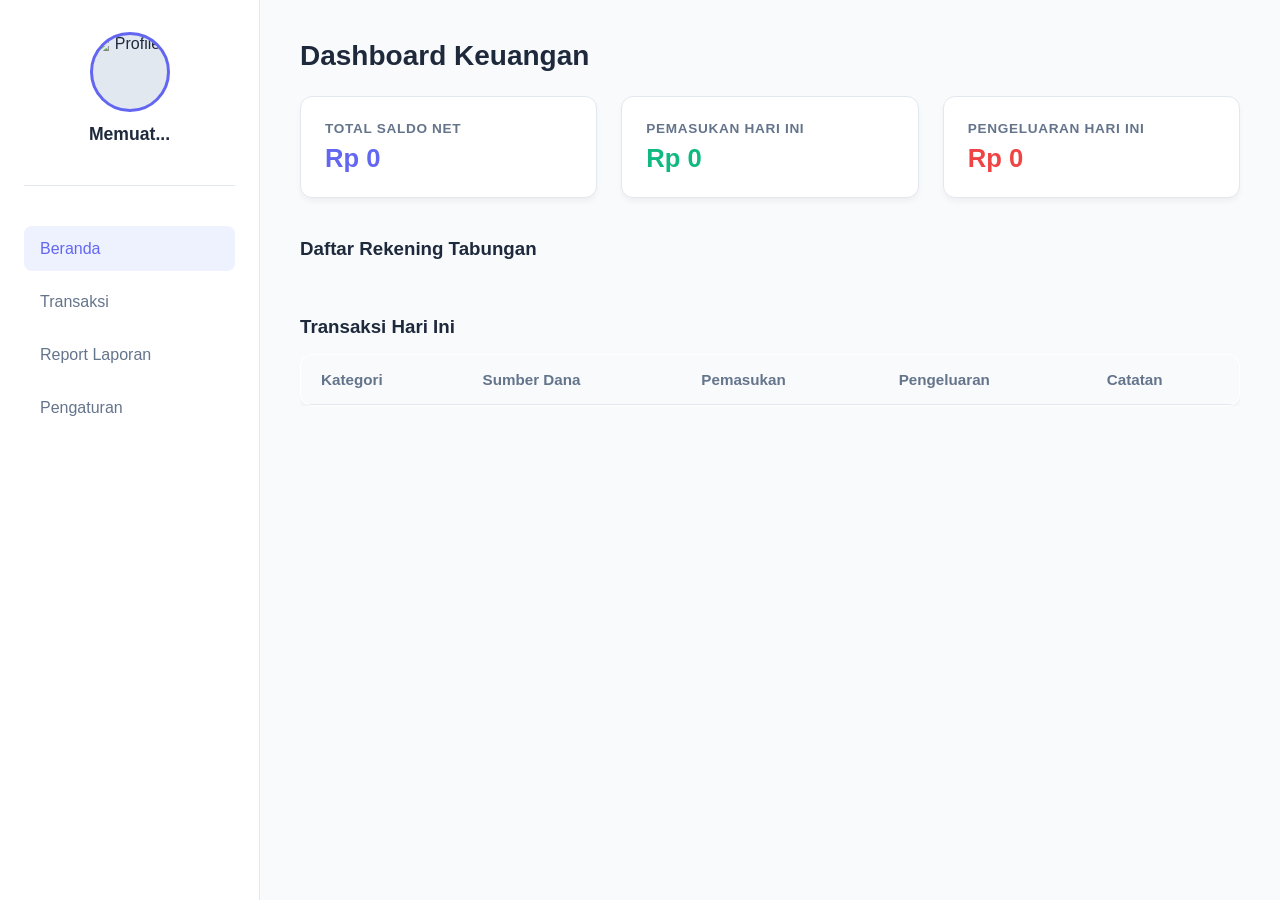
==== index.html @ 05b246ae "update icon" ====
<!DOCTYPE html>
<html lang="id">
<head>
    <meta charset="UTF-8">
    <meta name="viewport" content="width=device-width, initial-scale=1.0">
    <title>My Money Management</title>
    <link rel="stylesheet" href="style.css">
    <script src="https://cdn.jsdelivr.net/npm/xlsx@0.18.5/dist/xlsx.full.min.js"></script>
    <link rel="icon" href="Otter.jpg" type="image/jpeg">
    <link rel="manifest" href="manifest.json">
</head>
<body>

    <nav class="sidebar no-print">
        <div class="profile-section">
            <img id="user-avatar" src="https://via.placeholder.com/80" alt="Profile">
            <h3 id="user-name">Memuat...</h3>
        </div>
        <ul>
            <li><a href="#" id="menu-beranda" class="active" onclick="switchView('beranda')">Beranda</a></li>
            <li><a href="#" id="menu-transaksi" onclick="switchView('transaksi')">Transaksi</a></li>
            <li><a href="#" id="menu-report" onclick="switchView('report')">Report Laporan</a></li>
            <li><a href="#" id="menu-pengaturan" onclick="switchView('pengaturan')">Pengaturan</a></li>
        </ul>
    </nav>

    <main class="content">
        
        <section id="view-beranda" class="view-section">
            <h2>Dashboard Keuangan</h2>
            <div class="dashboard-cards">
                <div class="card total-saldo"><h3>Total Saldo Net</h3><p id="txt-saldo">Rp 0</p></div>
                <div class="card pemasukan-hari"><h3>Pemasukan Hari Ini</h3><p id="txt-in-hari">Rp 0</p></div>
                <div class="card pengeluaran-hari"><h3>Pengeluaran Hari Ini</h3><p id="txt-out-hari">Rp 0</p></div>
            </div>

            <h3>Daftar Rekening Tabungan</h3>
            <div id="list-rekening-saldo" class="dashboard-cards baki-rek-grid"></div>
            
            <h3 style="margin-top: 2rem;">Transaksi Hari Ini</h3>
            <div style="overflow-x: auto; width: 100%;">
                <table id="table-hari-ini">
                    <thead>
                        <tr>
                            <th>Kategori</th>
                            <th>Sumber Dana</th>
                            <th>Pemasukan</th>
                            <th>Pengeluaran</th>
                            <th>Catatan</th>
                        </tr>
                    </thead>
                    <tbody id="body-hari-ini"></tbody>
                </table>
            </div>
        </section>

        <section id="view-transaksi" class="view-section" style="display:none;">
            <h2 id="form-title">Input Transaksi</h2>
            <form id="form-trx" onsubmit="simpanTransaksi(event)">
                <input type="hidden" id="trx-id">
                
                <label>Jenis Transaksi</label>
                <select id="trx-jenis" onchange="renderKategoriDropdown()">
                    <option value="Pengeluaran">Pengeluaran</option>
                    <option value="Pemasukan">Pemasukan</option>
                </select>

                <label>Jumlah (Rupiah)</label>
                <input type="number" id="trx-jumlah" required min="1">

                <label>Tanggal</label>
                <input type="date" id="trx-tanggal" required>

                <label>Sumber Dana / Rekening</label>
                <select id="trx-sumber" required></select>

                <label>Kategori</label>
                <div class="input-group">
                    <select id="trx-kategori" required></select>
                    <button type="button" onclick="bukaModalKategori()">+</button>
                </div>

                <label>Catatan Detail</label>
                <textarea id="trx-catatan" placeholder="Contoh: Beli keperluan runcit harian"></textarea>

                <button type="submit" id="btn-submit-trx">Simpan Transaksi</button>
                <button type="button" id="btn-batal-trx" style="display:none; background:#64748b; margin-top:10px; width:100%" onclick="resetFormTransaksi()">Batal Edit</button>
            </form>
        </section>

        <section id="view-report" class="view-section" style="display:none;">
            <h2 class="no-print">Laporan Transaksi</h2>
            
            <div class="action-banner no-print">
                <div style="flex: 1;">
                    <h4>Opsi Penyimpanan & Laporan</h4>
                    <p>Unduh lembar kerja keuangan Anda ke Excel (.xlsx) atau simpan salinan berkas fisik dalam format PDF secara instan tanpa menghapus database.</p>
                    <div class="btn-group-wrapper" style="display: flex; gap: 0.5rem; margin-top: 0.75rem; flex-wrap: wrap;">
                        <button onclick="eksporKeExcel()" style="background-color: #16a34a; color: white;">Unduh Excel (.xlsx)</button>
                        <button onclick="eksporKePDF()" style="background-color: #0284c7; color: white;">Cetak / Simpan PDF</button>
                    </div>
                </div>
                <div class="danger-zone-box" style="border-left: 1px solid #fecdd3; padding-left: 1rem; max-width: 280px;">
                    <h5 style="color: #9f1239; margin-bottom: 0.25rem;">Pemeliharaan Data</h5>
                    <p style="font-size: 0.8rem; color: #4c0519; margin-bottom: 0.5rem;">Kosongkan riwayat pembukuan di cloud jika ingin memulai lembaran bulan baru.</p>
                    <button onclick="bersihkanSemuaDataTransaksi()" class="btn-danger-action" style="padding: 0.5rem 1rem; font-size: 0.85rem;">Reset Semua Transaksi</button>
                </div>
            </div>

            <div class="filters no-print">
                <div>
                    <label>Dari Tanggal</label>
                    <input type="date" id="filter-mulai">
                </div>
                <div>
                    <label>Sampai Tanggal</label>
                    <input type="date" id="filter-selesai">
                </div>
                <div>
                    <label>Jenis Dana</label>
                    <select id="filter-jenis" onchange="sinkronisasiFilterKategori()">
                        <option value="Semua">Semua Tipe</option>
                        <option value="Pemasukan">Hanya Pemasukan</option>
                        <option value="Pengeluaran">Hanya Pengeluaran</option>
                    </select>
                </div>
                <div>
                    <label>Kategori Spesifik</label>
                    <select id="filter-kategori"></select>
                </div>
                <button onclick="prosesFilter()" style="margin-top: auto;">Terapkan Filter</button>
            </div>

            <div id="area-cetak-laporan">
                <div class="print-only-header" style="display: none; margin-bottom: 2rem;">
                    <h1 style="font-size: 2rem; border-bottom: 2px solid #1e293b; padding-bottom: 0.5rem;">LAPORAN KEUANGAN PERSONAL</h1>
                    <p id="print-meta-date" style="color: #64748b; font-weight: 500;"></p>
                </div>

                <div class="insight-container">
                    <div class="insight-card inside-pemasukan">
                        <h5>Analisis Kategori Pemasukan</h5>
                        <p>Terbesar: <span id="in-terbesar" class="stat-high">-</span></p>
                        <p>Terkecil: <span id="in-terkecil" class="stat-low">-</span></p>
                    </div>
                    <div class="insight-card inside-pengeluaran">
                        <h5>Analisis Kategori Pengeluaran</h5>
                        <p>Terbesar (Paling Boros): <span id="out-terbesar" class="stat-high">-</span></p>
                        <p>Terkecil (Paling Hemat): <span id="out-terkecil" class="stat-low">-</span></p>
                    </div>
                </div>

                <div style="overflow-x: auto; width: 100%;">
                    <table id="table-utama-report">
                        <thead>
                            <tr>
                                <th>Tanggal</th>
                                <th>Kategori</th>
                                <th>Sumber</th>
                                <th>Pemasukan</th>
                                <th>Pengeluaran</th>
                                <th>Catatan</th>
                                <th class="no-print">Aksi</th>
                            </tr>
                        </thead>
                        <tbody id="body-table-report"></tbody>
                    </table>
                </div>
            </div>
        </section>

        <section id="view-pengaturan" class="view-section" style="display:none;">
            <h2>Pengaturan Aplikasi</h2>
            <form id="form-setting" onsubmit="simpanPengaturan(event)">
                <label>Nama Lengkap</label>
                <input type="text" id="set-nama" required>
                
                <label>URL Link Foto Profil</label>
                <input type="text" id="set-foto">

                <h3>Kelola Rekening Tabungan / Sumber Dana</h3>
                <div id="list-rekening-sistem" class="tag-container"></div>
                <div class="input-group font-rekening-inputs">
                    <input type="text" id="add-rek-nama" placeholder="Nama Rekening (cth: Tunai, Bank BCA)">
                    <input type="number" id="add-rek-saldo" placeholder="Saldo Awal (Rp)">
                    <button type="button" onclick="tambahRekeningSistem()">Tambah</button>
                </div>

                <h3>Daftar Kategori Pengeluaran</h3>
                <div id="list-kat-out" class="tag-container"></div>
                <div class="input-group">
                    <input type="text" id="add-kat-out" placeholder="Tambah kategori keluar...">
                    <button type="button" onclick="tambahKategoriSistem('out')">Tambah</button>
                </div>

                <h3>Daftar Kategori Pemasukan</h3>
                <div id="list-kat-in" class="tag-container"></div>
                <div class="input-group">
                    <input type="text" id="add-kat-in" placeholder="Tambah kategori masuk...">
                    <button type="button" onclick="tambahKategoriSistem('in')">Tambah</button>
                </div>

                <button type="submit" style="background-color: var(--success-color); margin-top: 15px;">Simpan Perubahan Profil</button>
            </form>
        </section>
    </main>

    <div id="modal-kat" class="modal" style="display:none;">
        <div class="modal-content">
            <h3>Tambah Kategori Baru</h3>
            <input type="text" id="input-modal-kat" placeholder="Nama kategori...">
            <button onclick="simpanKategoriCepat()" style="background: var(--primary-color); color:white; width:100%; margin-bottom:10px;">Simpan & Gunakan</button>
            <button onclick="tutupModalKategori()" style="background: #e2e8f0; color:var(--text-main); width:100%;">Batal</button>
        </div>
    </div>

    <script src="app.js"></script>
</body>
</html>
---- style.css ----
:root {
    --primary-color: #6366f1;
    --primary-hover: #4f46e5;
    --success-color: #10b981;
    --danger-color: #ef4444;
    --warning-color: #f59e0b;
    --bg-main: #f8fafc;
    --bg-sidebar: #ffffff;
    --text-main: #1e293b;
    --text-muted: #64748b;
    --border-color: #e2e8f0;
    --radius-md: 12px;
    --radius-sm: 8px;
    --transition: all 0.3s ease;
}

* {
    margin: 0;
    padding: 0;
    box-sizing: border-box;
    font-family: 'Segoe UI', Roboto, Helvetica, Arial, sans-serif;
}

body {
    background-color: var(--bg-main);
    color: var(--text-main);
    display: flex;
    min-height: 100vh;
}

.sidebar {
    width: 260px;
    background-color: var(--bg-sidebar);
    border-right: 1px solid var(--border-color);
    display: flex;
    flex-direction: column;
    padding: 2rem 1.5rem;
    position: fixed;
    height: 100vh;
    z-index: 100;
    transition: var(--transition);
}

.profile-section {
    display: flex;
    flex-direction: column;
    align-items: center;
    text-align: center;
    margin-bottom: 2.5rem;
    padding-bottom: 1.5rem;
    border-bottom: 1px solid var(--border-color);
}

#user-avatar {
    width: 80px;
    height: 80px;
    border-radius: 50%;
    object-fit: cover;
    border: 3px solid var(--primary-color);
    margin-bottom: 0.75rem;
    background-color: #e2e8f0;
}

.profile-section h3 {
    font-size: 1.1rem;
    color: var(--text-main);
    font-weight: 600;
}

.sidebar ul { list-style: none; }
.sidebar ul li { margin-bottom: 0.5rem; }
.sidebar ul li a {
    display: block;
    padding: 0.85rem 1rem;
    color: var(--text-muted);
    text-decoration: none;
    border-radius: var(--radius-sm);
    font-weight: 500;
    transition: var(--transition);
}

.sidebar ul li a:hover, .sidebar ul li a.active {
    background-color: #eef2ff;
    color: var(--primary-color);
}

.content {
    flex: 1;
    margin-left: 260px;
    padding: 2.5rem;
    max-width: 1200px;
    width: calc(100% - 260px);
}

.view-section h2 {
    font-size: 1.75rem;
    margin-bottom: 1.5rem;
    font-weight: 700;
    color: var(--text-main);
}

h3 { margin-bottom: 1rem; color: var(--text-main); }

.dashboard-cards {
    display: grid;
    grid-template-columns: repeat(auto-fit, minmax(240px, 1fr));
    gap: 1.5rem;
    margin-bottom: 2.5rem;
}

.baki-rek-grid {
    grid-template-columns: repeat(auto-fit, minmax(200px, 1fr)) !important;
}

.card {
    background: #ffffff;
    padding: 1.5rem;
    border-radius: var(--radius-md);
    border: 1px solid var(--border-color);
    box-shadow: 0 4px 6px -1px rgba(0, 0, 0, 0.05);
}

.card h3 {
    font-size: 0.85rem;
    color: var(--text-muted);
    text-transform: uppercase;
    letter-spacing: 0.05em;
    margin-bottom: 0.5rem;
}

.card p { font-size: 1.6rem; font-weight: 700; }
.total-saldo p { color: var(--primary-color); }
.pemasukan-hari p { color: var(--success-color); }
.pengeluaran-hari p { color: var(--danger-color); }

#list-rekening-saldo .card {
    border-left: 4px solid var(--primary-color);
    padding: 1rem 1.25rem;
}
#list-rekening-saldo .card h3 { text-transform: none; font-size: 0.9rem; }
#list-rekening-saldo .card p { font-size: 1.3rem; color: var(--text-main); }

form {
    background: #ffffff;
    padding: 2rem;
    border-radius: var(--radius-md);
    border: 1px solid var(--border-color);
    max-width: 600px;
    box-shadow: 0 4px 6px -1px rgba(0, 0, 0, 0.05);
}

form label {
    display: block;
    font-size: 0.9rem;
    font-weight: 600;
    margin-bottom: 0.5rem;
    color: var(--text-main);
}

form input[type="text"], form input[type="number"], form input[type="date"], form select, form textarea {
    width: 100%;
    padding: 0.75rem 1rem;
    margin-bottom: 1.25rem;
    border: 1px solid var(--border-color);
    border-radius: var(--radius-sm);
    background-color: #fff;
    color: var(--text-main);
    font-size: 0.95rem;
    outline: none;
    transition: var(--transition);
}

form input:focus, form select:focus, form textarea:focus {
    border-color: var(--primary-color);
    box-shadow: 0 0 0 3px rgba(99, 102, 241, 0.15);
}

.input-group { display: flex; gap: 0.5rem; margin-bottom: 1.25rem; }
.input-group select, .input-group input { margin-bottom: 0; flex: 1; }
.font-rekening-inputs input[type="number"] { max-width: 150px; }

button {
    cursor: pointer;
    padding: 0.75rem 1.5rem;
    border: none;
    border-radius: var(--radius-sm);
    font-weight: 600;
    font-size: 0.95rem;
    transition: var(--transition);
}

form button[type="submit"] { background-color: var(--primary-color); color: #ffffff; width: 100%; }
form button[type="submit"]:hover { background-color: var(--primary-hover); }
.input-group button { background-color: #f1f5f9; color: var(--text-main); border: 1px solid var(--border-color); }
.input-group button:hover { background-color: var(--border-color); }

.filters {
    display: flex;
    flex-wrap: wrap;
    gap: 1rem;
    margin-bottom: 1.5rem;
    background: #ffffff;
    padding: 1.25rem;
    border-radius: var(--radius-md);
    border: 1px solid var(--border-color);
}
.filters div { display: flex; flex-direction: column; gap: 0.25rem; }
.filters label { font-size: 0.85rem; font-weight: 600; color: var(--text-muted); }
.filters input, .filters select { padding: 0.6rem 1rem; border: 1px solid var(--border-color); border-radius: var(--radius-sm); outline: none; }
.filters button { background-color: var(--primary-color); color: white; height: fit-content; }

table {
    width: 100%;
    border-collapse: collapse;
    background: #ffffff;
    border-radius: var(--radius-md);
    overflow: hidden;
    box-shadow: 0 4px 6px -1px rgba(0, 0, 0, 0.05);
    border: 1px solid var(--border-color);
}
th, td { padding: 1rem 1.25rem; text-align: left; font-size: 0.95rem; }
th { background-color: #f8fafc; color: var(--text-muted); font-weight: 600; border-bottom: 2px solid var(--border-color); }
td { border-bottom: 1px solid var(--border-color); color: var(--text-main); }
tr:last-child td { border-bottom: none; }

.btn-edit { color: var(--warning-color); background: none; padding: 0 0.5rem; margin-right: 0.5rem;}
.btn-delete { color: var(--danger-color); background: none; padding: 0 0.5rem;}
.btn-edit:hover, .btn-delete:hover { text-decoration: underline; }

.tag-container { display: flex; flex-wrap: wrap; gap: 0.5rem; margin-bottom: 1rem; padding: 0.5rem 0; }
.tag {
    background-color: #f1f5f9; color: var(--text-main); padding: 0.4rem 0.8rem;
    border-radius: 50px; font-size: 0.85rem; font-weight: 500;
    border: 1px solid var(--border-color); display: inline-flex; align-items: center; gap: 0.5rem;
}
.tag b { color: var(--danger-color); cursor: pointer; font-size: 1.1rem; line-height: 1; }
.tag b:hover { color: #b91c1c; }

.modal {
    position: fixed; top: 0; left: 0; width: 100%; height: 100%;
    background-color: rgba(0,0,0,0.4); display: flex; justify-content: center; align-items: center;
    z-index: 1000; backdrop-filter: blur(4px);
}
.modal-content {
    background-color: #ffffff; padding: 2rem; border-radius: var(--radius-md);
    width: 90%; max-width: 400px; box-shadow: 0 20px 25px -5px rgba(0,0,0,0.1);
}

.action-banner {
    display: flex; justify-content: space-between; align-items: center;
    background: #f1f5f9; border: 1px solid var(--border-color); padding: 1.25rem;
    border-radius: var(--radius-md); margin-bottom: 1.5rem; gap: 1rem;
}
.action-banner h4 { color: var(--text-main); font-size: 1.1rem; margin-bottom: 0.25rem; }
.action-banner p { color: var(--text-muted); font-size: 0.9rem; }
.btn-danger-action { background-color: var(--danger-color); color: white; white-space: nowrap; }
.btn-danger-action:hover { background-color: #dc2626; }

.insight-container {
    display: grid; grid-template-columns: repeat(auto-fit, minmax(280px, 1fr));
    gap: 1.25rem; margin-bottom: 1.5rem;
}
.insight-card {
    padding: 1.25rem; border-radius: var(--radius-md); border: 1px solid var(--border-color); background: #ffffff;
}
.insight-card h5 { font-size: 0.95rem; margin-bottom: 0.5rem; font-weight: 700; text-transform: uppercase; letter-spacing: 0.02em; }
.insight-card p { font-size: 0.9rem; color: var(--text-main); margin-bottom: 0.25rem; font-weight: 500; }
.inside-pemasukan h5 { color: var(--success-color); }
.inside-pengeluaran h5 { color: var(--danger-color); }
.stat-high { font-weight: 700; color: #0284c7; }
.stat-low { font-weight: 700; color: #475569; }

@media (max-width: 768px) {
    body { flex-direction: column; }
    .sidebar { width: 100%; height: auto; position: relative; padding: 1rem; border-right: none; border-bottom: 1px solid var(--border-color); }
    .profile-section { flex-direction: row; margin-bottom: 1rem; padding-bottom: 1rem; text-align: left; gap: 1rem; }
    #user-avatar { width: 45px; height: 45px; margin-bottom: 0; }
    .sidebar ul { display: flex; justify-content: space-between; overflow-x: auto; gap: 0.5rem; }
    .sidebar ul li { margin-bottom: 0; flex-shrink: 0; }
    .sidebar ul li a { padding: 0.5rem 0.75rem; font-size: 0.9rem; }
    .content { margin-left: 0; width: 100%; padding: 1.5rem; }
    table { display: block; overflow-x: auto; white-space: nowrap; }
    .action-banner { flex-direction: column; align-items: flex-start; }
    .btn-danger-action { width: 100%; text-align: center; }
}

/* ==========================================================================
   ATURAN KHUSUS CETAK PDF & KERTAS (PRINT MEDIA CSS)
   ========================================================================== */
@media print {
    body { background: #ffffff; color: #000000; display: block; }
    .no-print, .no-print *, th.no-print, td.no-print { display: none !important; }
    .content { margin-left: 0 !important; padding: 0 !important; width: 100% !important; max-width: 100% !important; }
    .print-only-header { display: block !important; }
    .insight-card, table { box-shadow: none !important; border: 1px solid #94a3b8 !important; page-break-inside: avoid; }
    th { background-color: #f1f5f9 !important; color: #000000 !important; border-bottom: 2px solid #000000 !important; }
    td, th { padding: 8px 12px !important; font-size: 10pt !important; }
    @page { size: A4; margin: 15mm 12mm; }
}
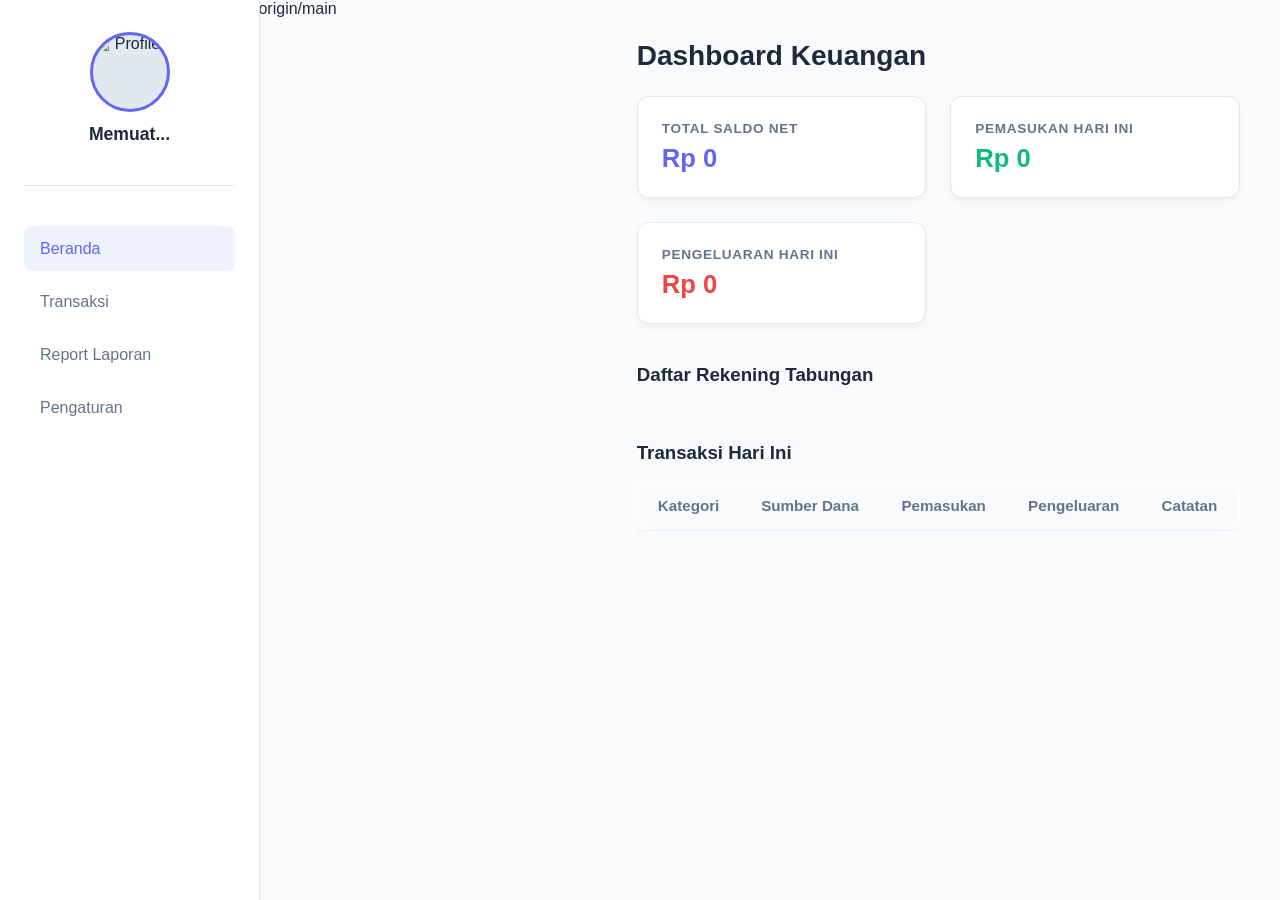
==== commit 9ab58911: "resolve merge conflict" ====
--- a/index.html
+++ b/index.html
@@ -6,8 +6,33 @@
     <title>My Money Management</title>
     <link rel="stylesheet" href="style.css">
     <script src="https://cdn.jsdelivr.net/npm/xlsx@0.18.5/dist/xlsx.full.min.js"></script>
+<<<<<<< HEAD
+    <link rel="shortcut icon" href="Otter.jpg" type="image/x-icon">
+    
+=======
     <link rel="icon" href="Otter.jpg" type="image/jpeg">
+    <link rel="apple-touch-icon" href="Otter.jpg">
+>>>>>>> origin/main
     <link rel="manifest" href="manifest.json">
+    <meta name="theme-color" content="#6366f1">
+    <meta name="apple-mobile-web-app-capable" content="yes">
+    <meta name="apple-mobile-web-app-title" content="MyMoney">
+
+    <link rel="apple-touch-icon" href="Otter.jpg">
+
+    <script>
+    if ('serviceWorker' in navigator) {
+        window.addEventListener('load', () => {
+        // Menggunakan './sw.js' agar jalurnya relatif terhadap sub-folder repositori
+        navigator.serviceWorker.register('./sw.js')
+            .then(reg => console.log('Service Worker terdaftar di sub-folder!', reg))
+            .catch(err => console.error('Service Worker gagal:', err));
+        });
+    }
+    </script>
+
+
+    
 </head>
 <body>
 
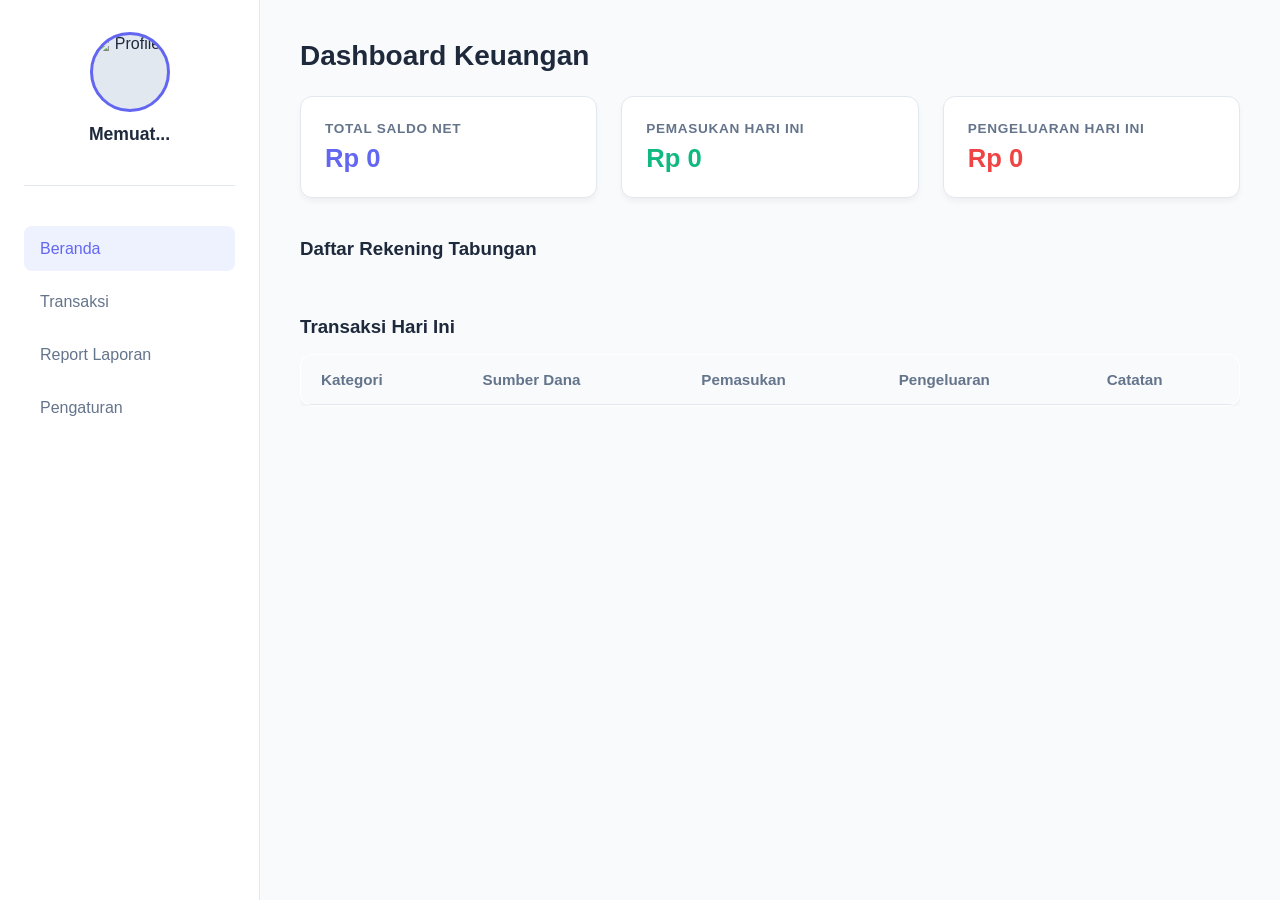
==== commit 255b47a5: "Menghilangkan tulisan merge head Origin" ====
--- a/index.html
+++ b/index.html
@@ -6,18 +6,12 @@
     <title>My Money Management</title>
     <link rel="stylesheet" href="style.css">
     <script src="https://cdn.jsdelivr.net/npm/xlsx@0.18.5/dist/xlsx.full.min.js"></script>
-<<<<<<< HEAD
-    <link rel="shortcut icon" href="Otter.jpg" type="image/x-icon">
-    
-=======
     <link rel="icon" href="Otter.jpg" type="image/jpeg">
     <link rel="apple-touch-icon" href="Otter.jpg">
->>>>>>> origin/main
     <link rel="manifest" href="manifest.json">
     <meta name="theme-color" content="#6366f1">
     <meta name="apple-mobile-web-app-capable" content="yes">
     <meta name="apple-mobile-web-app-title" content="MyMoney">
-
     <link rel="apple-touch-icon" href="Otter.jpg">
 
     <script>
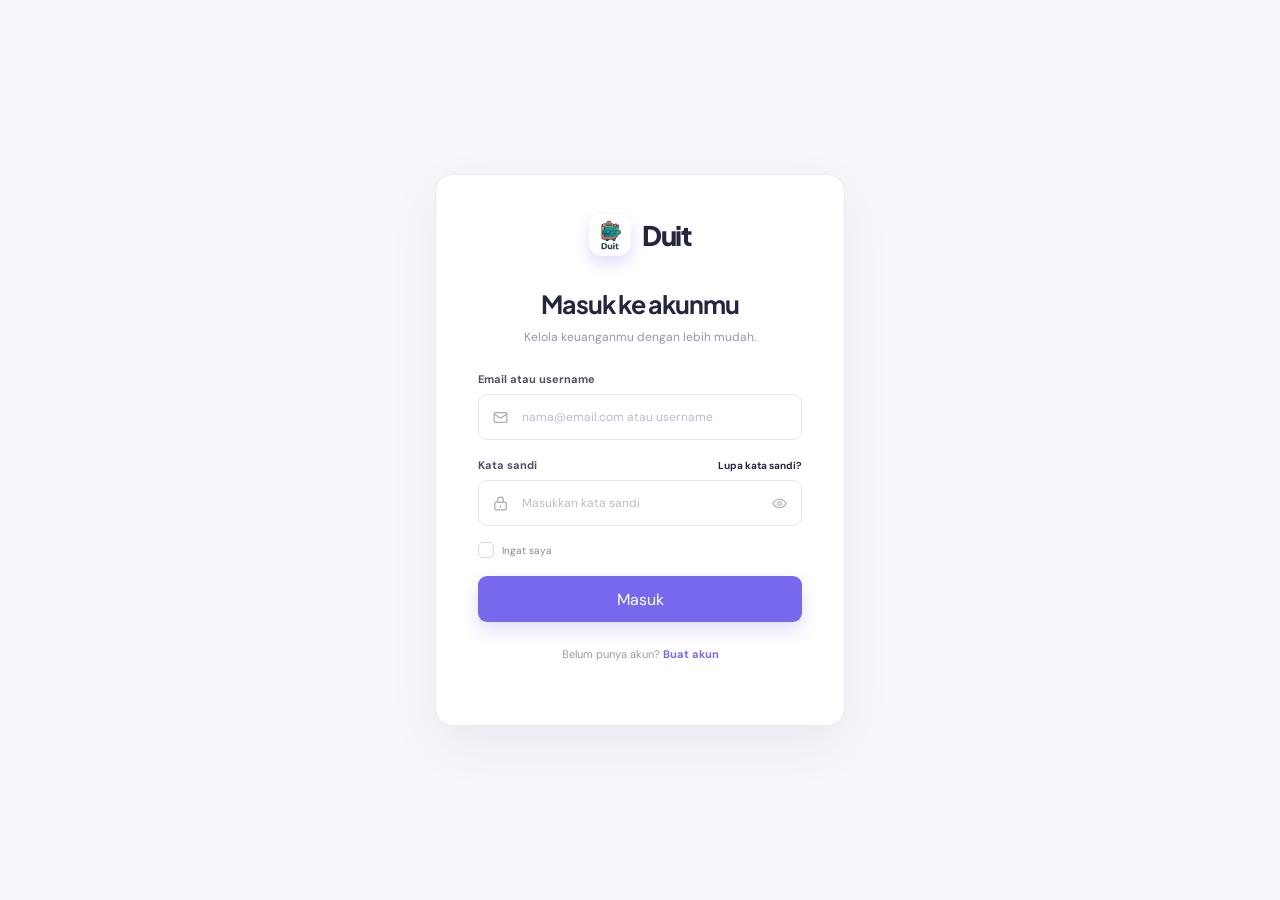
==== commit 15b423f0: "Update All Data" ====
--- a/index.html
+++ b/index.html
@@ -1,238 +1,256 @@
-<!DOCTYPE html>
-<html lang="id">
-<head>
-    <meta charset="UTF-8">
-    <meta name="viewport" content="width=device-width, initial-scale=1.0">
-    <title>My Money Management</title>
-    <link rel="stylesheet" href="style.css">
-    <script src="https://cdn.jsdelivr.net/npm/xlsx@0.18.5/dist/xlsx.full.min.js"></script>
-    <link rel="icon" href="Otter.jpg" type="image/jpeg">
-    <link rel="apple-touch-icon" href="Otter.jpg">
-    <link rel="manifest" href="manifest.json">
-    <meta name="theme-color" content="#6366f1">
-    <meta name="apple-mobile-web-app-capable" content="yes">
-    <meta name="apple-mobile-web-app-title" content="MyMoney">
-    <link rel="apple-touch-icon" href="Otter.jpg">
+<!DOCTYPE html>
+<html lang="id" class="auth-checking">
+<head>
+  <meta charset="UTF-8">
+  <meta name="viewport" content="width=device-width, initial-scale=1.0">
+  <meta name="theme-color" content="#f7f8fc">
+  <meta name="mobile-web-app-capable" content="yes">
+  <meta name="apple-mobile-web-app-capable" content="yes">
+  <meta name="apple-mobile-web-app-status-bar-style" content="default">
+  <meta name="apple-mobile-web-app-title" content="Duit">
+  <link rel="manifest" href="manifest.json">
+  <link rel="icon" type="image/png" href="icon/Duit.png">
+  <link rel="apple-touch-icon" href="icon/Duit.png">
+  <title>Duit - Manajemen Keuangan Pribadi</title>
+  <link rel="preconnect" href="https://fonts.googleapis.com">
+  <link rel="preconnect" href="https://fonts.gstatic.com" crossorigin>
+  <link href="https://fonts.googleapis.com/css2?family=DM+Sans:wght@400;500;600;700&family=Plus+Jakarta+Sans:wght@600;700;800&display=swap" rel="stylesheet">
+  <link rel="stylesheet" href="css/style.css">
+  <script src="js/auth.js"></script>
+  <script src="js/auth-guard.js"></script>
+</head>
+<body>
+  <!-- SVG icon definitions keep the interface lightweight and dependency-free. -->
+  <svg class="icon-sprite" aria-hidden="true">
+    <defs>
+      <symbol id="icon-grid" viewBox="0 0 24 24"><rect x="3" y="3" width="7" height="7" rx="1.5"></rect><rect x="14" y="3" width="7" height="7" rx="1.5"></rect><rect x="3" y="14" width="7" height="7" rx="1.5"></rect><rect x="14" y="14" width="7" height="7" rx="1.5"></rect></symbol>
+      <symbol id="icon-arrow-down" viewBox="0 0 24 24"><path d="M12 4v15M6.5 13.5 12 19l5.5-5.5"></path></symbol>
+      <symbol id="icon-arrow-up" viewBox="0 0 24 24"><path d="M12 20V5M6.5 10.5 12 5l5.5 5.5"></path></symbol>
+      <symbol id="icon-wallet" viewBox="0 0 24 24"><path d="M4 6.5A2.5 2.5 0 0 1 6.5 4H19a1 1 0 0 1 1 1v14a1 1 0 0 1-1 1H6.5A2.5 2.5 0 0 1 4 17.5v-11Z"></path><path d="M4 7h14.5A1.5 1.5 0 0 1 20 8.5V11h-4a2 2 0 0 0 0 4h4v1.5"></path><path d="M16 13h.01"></path></symbol>
+      <symbol id="icon-bank" viewBox="0 0 24 24"><path d="m3 9 9-5 9 5H3Z"></path><path d="M5 10v8M9 10v8M15 10v8M19 10v8M3 20h18"></path></symbol>
+      <symbol id="icon-ewallet" viewBox="0 0 24 24"><rect x="6" y="3" width="12" height="18" rx="2"></rect><path d="M9 6h6M10 18h4"></path></symbol>
+      <symbol id="icon-cash" viewBox="0 0 24 24"><rect x="3" y="6" width="18" height="12" rx="2"></rect><circle cx="12" cy="12" r="3"></circle><path d="M6 9h.01M18 15h.01"></path></symbol>
+      <symbol id="icon-investment" viewBox="0 0 24 24"><path d="M4 19V5M4 19h17"></path><path d="m7 15 4-4 3 2 5-6"></path></symbol>
+      <symbol id="icon-transfer" viewBox="0 0 24 24"><path d="m7 7-3 3 3 3M4 10h13a3 3 0 0 1 3 3v1M17 17l3-3-3-3M20 14H7a3 3 0 0 1-3-3v-1"></path></symbol>
+      <symbol id="icon-hand-coins" viewBox="0 0 24 24"><path d="M3 12h4l3 3h4.5a2.5 2.5 0 0 0 0-5H12l-1.5-1.5A3 3 0 0 0 8.4 7H7"></path><path d="m3 12 2 7h11l5-6a2.5 2.5 0 0 0-3.5-3.5L14 13"></path><circle cx="16.5" cy="5.5" r="2.5"></circle></symbol>
+      <symbol id="icon-piggy" viewBox="0 0 24 24"><path d="M19 9.5A6.5 6.5 0 0 0 13 6H9.5a6.5 6.5 0 0 0-6.1 8.7l1 2.3H6v3h3v-3h5v3h3v-3h1.5A3.5 3.5 0 0 0 22 13.5V12a3 3 0 0 0-3-3h0Z"></path><path d="M7 6 5.5 3M15 6l2-2M18 12h.01M8.5 10.5h.01"></path></symbol>
+      <symbol id="icon-settings" viewBox="0 0 24 24"><path d="M12 8.5a3.5 3.5 0 1 0 0 7 3.5 3.5 0 0 0 0-7Z"></path><path d="m19.4 15 .1.1a2 2 0 1 1-2.8 2.8l-.1-.1a2 2 0 0 0-3.4 1.4v.3a2 2 0 1 1-4 0v-.1A2 2 0 0 0 6 18l-.1.1a2 2 0 1 1-2.8-2.8l.1-.1a2 2 0 0 0-1.4-3.4h-.3a2 2 0 1 1 0-4h.1A2 2 0 0 0 3.2 4.4l-.1-.1a2 2 0 1 1 2.8-2.8l.1.1a2 2 0 0 0 3.4-1.4V0a2 2 0 1 1 4 0v.1a2 2 0 0 0 3.4 1.4l.1-.1a2 2 0 1 1 2.8 2.8l-.1.1a2 2 0 0 0 1.4 3.4h.3a2 2 0 1 1 0 4h-.1a2 2 0 0 0-1.8 3.3Z" transform="translate(0 2) scale(.83)"></path></symbol>
+      <symbol id="icon-refresh" viewBox="0 0 24 24"><path d="M20 11a8 8 0 0 0-14.8-4L3 9"></path><path d="M3 4v5h5M4 13a8 8 0 0 0 14.8 4L21 15"></path><path d="M21 20v-5h-5"></path></symbol>
+      <symbol id="icon-edit" viewBox="0 0 24 24"><path d="m4 16-.8 4.8L8 20l11.5-11.5a2.1 2.1 0 0 0-3-3L5 17Z"></path><path d="m14.5 7.5 2 2"></path></symbol>
+      <symbol id="icon-trash" viewBox="0 0 24 24"><path d="M4 7h16M10 11v6M14 11v6M6 7l1 14h10l1-14M9 7V4h6v3"></path></symbol>
+      <symbol id="icon-menu" viewBox="0 0 24 24"><path d="M4 6h16M4 12h16M4 18h16"></path></symbol>
+      <symbol id="icon-close" viewBox="0 0 24 24"><path d="m6 6 12 12M18 6 6 18"></path></symbol>
+      <symbol id="icon-logout" viewBox="0 0 24 24"><path d="M10 5H5a2 2 0 0 0-2 2v10a2 2 0 0 0 2 2h5"></path><path d="m14 8 4 4-4 4M9 12h9"></path></symbol>
+      <symbol id="icon-plus" viewBox="0 0 24 24"><path d="M12 5v14M5 12h14"></path></symbol>
+      <symbol id="icon-more" viewBox="0 0 24 24"><circle cx="5" cy="12" r="1"></circle><circle cx="12" cy="12" r="1"></circle><circle cx="19" cy="12" r="1"></circle></symbol>
+      <symbol id="icon-calendar" viewBox="0 0 24 24"><rect x="3" y="5" width="18" height="16" rx="2"></rect><path d="M16 3v4M8 3v4M3 10h18"></path></symbol>
+      <symbol id="icon-search" viewBox="0 0 24 24"><circle cx="10.8" cy="10.8" r="6.8"></circle><path d="m16 16 5 5"></path></symbol>
+      <symbol id="icon-coffee" viewBox="0 0 24 24"><path d="M5 8h12v5.5A5.5 5.5 0 0 1 11.5 19h-1A5.5 5.5 0 0 1 5 13.5V8ZM17 10h1.5a2.5 2.5 0 0 1 0 5H17M8 4c0 1 1 1 1 2M12 4c0 1 1 1 1 2M4 21h15"></path></symbol>
+      <symbol id="icon-cart" viewBox="0 0 24 24"><path d="M3 4h2l2.2 11h10.9L21 7H6"></path><circle cx="9" cy="19.5" r="1.5"></circle><circle cx="17" cy="19.5" r="1.5"></circle></symbol>
+      <symbol id="icon-home" viewBox="0 0 24 24"><path d="m3 10 9-7 9 7v10a1 1 0 0 1-1 1H4a1 1 0 0 1-1-1V10Z"></path><path d="M9 21v-7h6v7"></path></symbol>
+    </defs>
+  </svg>
+
+  <div class="app-shell">
+    <aside class="sidebar" id="sidebar" aria-label="Navigasi utama">
+      <div class="brand">
+        <img class="brand-logo" src="icon/Duit.png" alt="Duit">
+        <span class="brand-name">Duit</span>
+      </div>
+
+      <p class="nav-label">Menu utama</p>
+      <nav class="main-nav">
+        <a href="#dasbor" class="nav-item"><svg><use href="#icon-grid"></use></svg><span>Dasbor</span></a>
+        <a href="#transaksi" class="nav-item active" aria-current="page"><svg><use href="#icon-transfer"></use></svg><span>Transaksi</span></a>
+        <a href="#transfer" class="nav-item"><svg><use href="#icon-transfer"></use></svg><span>Transfer</span></a>
+        <a href="#utang" class="nav-item"><svg><use href="#icon-hand-coins"></use></svg><span>Utang</span></a>
+        <a href="#tabungan" class="nav-item"><svg><use href="#icon-piggy"></use></svg><span>Tabungan</span></a>
+        <a href="#dompet" class="nav-item"><svg><use href="#icon-wallet"></use></svg><span>Dompet/Akun</span></a>
+        <a href="#kategori" class="nav-item"><svg><use href="#icon-grid"></use></svg><span>Kategori</span></a>
+        <a href="#laporan" class="nav-item"><svg><use href="#icon-calendar"></use></svg><span>Laporan</span></a>
+      </nav>
+
+      <div class="sidebar-bottom">
+        <button type="button" class="nav-item logout-button" id="logoutButton"><svg><use href="#icon-logout"></use></svg><span>Keluar</span></button>
+      </div>
+    </aside>
+
+    <div class="sidebar-overlay" id="sidebarOverlay"></div>
+
+    <main class="main-content">
+      <header class="topbar">
+        <button class="menu-toggle icon-button" id="menuToggle" aria-label="Buka menu" aria-expanded="false"><svg><use href="#icon-menu"></use></svg></button>
+        <div class="breadcrumb"><strong>Dasbor</strong></div>
+        <div class="topbar-actions">
+          <button class="refresh-status refresh-button" id="refreshDataButton" aria-label="Perbarui data" title="Perbarui data"><span class="last-updated-label" id="lastUpdatedLabel">Belum diperbarui</span><svg aria-hidden="true"><use href="#icon-refresh"></use></svg></button>
+          <div class="topbar-profile-menu" id="topbarProfileMenu">
+            <button type="button" class="topbar-avatar avatar" id="profileMenuToggle" aria-label="Buka menu profil" aria-haspopup="true" aria-expanded="false" aria-controls="profileMenu">AR</button>
+            <div class="profile-dropdown" id="profileMenu" role="menu" hidden>
+              <a class="profile-dropdown-item" href="#profile" role="menuitem">Profil</a>
+              <button type="button" class="profile-dropdown-item logout-button" id="topbarLogoutButton" role="menuitem">Keluar</button>
+            </div>
+          </div>
+        </div>
+      </header>
+
+            <div class="page-content" id="pemasukan">
+        <section class="welcome-row income-welcome">
+          <div><p class="eyebrow">Catatan keuanganmu</p><h1 id="financeHeading">Pemasukan</h1><p class="muted" id="financeDescription">Daftar pemasukan yang tercatat pada akunmu.</p></div>
+          <button class="primary-button" id="addFinance"><svg><use href="#icon-plus"></use></svg> Tambah data</button>
+        </section>
+
+        <section class="overview-grid income-overview" aria-label="Ringkasan pemasukan">
+          <article class="balance-card income-total-card">
+            <div class="card-heading"><span id="financeSummaryLabel">Total pemasukan</span></div>
+            <div class="balance-value" id="financeTotal">Rp 0</div>
+            <div class="balance-meta"><span id="financeCount">0 data</span></div>
+          </article>
+        </section>
+
+        <section class="panel income-panel">
+          <div class="panel-heading"><div><h2 id="financeListHeading">Daftar pemasukan</h2><p class="muted" id="financeSourceLabel">Memuat data dari spreadsheet...</p></div></div>
+          <div class="income-table-wrap">
+            <table class="income-table">
+              <thead><tr><th id="financeTitleHeader">Sumber pemasukan</th><th id="financeSubtitleHeader">Kategori</th><th>Tanggal</th><th class="amount-column">Jumlah</th></tr></thead>
+              <tbody id="financeList"><tr><td colspan="4" class="income-empty">Memuat data...</td></tr></tbody>
+            </table>
+          </div>
+        </section>
+      </div>
+    </main>
+  </div>
+  <div class="modal-backdrop" id="accountModal" hidden>
+    <section class="data-modal" role="dialog" aria-modal="true" aria-labelledby="accountModalTitle">
+      <div class="data-modal-header"><div><p class="eyebrow">Dompet</p><h2 id="accountModalTitle">Tambah akun</h2></div><button type="button" class="modal-close" id="closeAccountModal" aria-label="Tutup">&times;</button></div>
+      <form id="accountForm" class="data-form">
+        <label>Nama akun<input name="name" type="text" placeholder="Contoh: Dompet utama" required maxlength="100"></label>
+        <label>Tipe akun<select name="type" required><option value="cash">Cash</option><option value="bank">Bank</option><option value="ewallet">E-wallet</option><option value="investment">Investment</option></select></label>
+        <label>Saldo awal <span class="optional-label">(opsional)</span><input name="balance" type="number" min="0" step="1" placeholder="0"></label>
+        <div class="data-form-actions"><button type="button" class="secondary-button" id="cancelAccountModal">Batal</button><button type="submit" class="primary-button" id="accountSubmitButton">Simpan akun</button></div>
+      </form>
+    </section>
+  </div>
+  <div class="modal-backdrop" id="categoryModal" hidden>
+    <section class="data-modal" role="dialog" aria-modal="true" aria-labelledby="categoryModalTitle">
+      <div class="data-modal-header"><div><p class="eyebrow">Kategori</p><h2 id="categoryModalTitle">Tambah kategori</h2></div><button type="button" class="modal-close" id="closeCategoryModal" aria-label="Tutup">&times;</button></div>
+      <form id="categoryForm" class="data-form">
+        <label>Nama kategori<input name="name" type="text" placeholder="Contoh: Makan" required maxlength="100"></label>
+        <label>Tipe kategori<select name="type" required><option value="income">Pemasukan</option><option value="expense">Pengeluaran</option></select></label>
+        <div class="data-form-actions"><button type="button" class="secondary-button" id="cancelCategoryModal">Batal</button><button type="submit" class="primary-button" id="categorySubmitButton">Simpan kategori</button></div>
+      </form>
+    </section>
+  </div>
+  <div class="modal-backdrop" id="transactionModal" hidden>
+    <section class="data-modal" role="dialog" aria-modal="true" aria-labelledby="transactionModalTitle">
+      <div class="data-modal-header"><div><p class="eyebrow">Transaksi</p><h2 id="transactionModalTitle">Tambah transaksi</h2></div><button type="button" class="modal-close" id="closeTransactionModal" aria-label="Tutup">&times;</button></div>
+      <form id="transactionForm" class="data-form">
+        <label>Dompet/Akun<select name="account_id" id="transactionAccount" required></select></label>
+        <label>Tanggal<input name="date" type="date" required></label>
+        <label>Jam<input name="time" type="time" required></label>
+        <label>Tipe<select name="type" required><option value="income">Pemasukan</option><option value="expense">Pengeluaran</option></select></label>
+        <label>Kategori<select name="category_id" id="transactionCategory"><option value="">Tanpa kategori</option></select></label>
+        <label>Jumlah<input name="amount" type="number" min="0" step="1" placeholder="0" required></label>
+        <label>Catatan<textarea name="note" rows="3" maxlength="300" placeholder="Catatan transaksi (opsional)"></textarea></label>
+        <div class="data-form-actions"><button type="button" class="secondary-button" id="cancelTransactionModal">Batal</button><button type="submit" class="primary-button" id="transactionSubmitButton">Simpan transaksi</button></div>
+      </form>
+    </section>
+  </div>
+  <div class="modal-backdrop" id="transactionDeleteModal" hidden>
+    <section class="data-modal confirmation-modal" role="dialog" aria-modal="true" aria-labelledby="transactionDeleteTitle">
+      <div class="data-modal-header"><div><p class="eyebrow">Konfirmasi</p><h2 id="transactionDeleteTitle">Hapus transaksi?</h2></div><button type="button" class="modal-close" id="closeTransactionDeleteModal" aria-label="Tutup">&times;</button></div>
+      <p class="confirmation-message" id="transactionDeleteMessage">Transaksi akan ditandai sebagai deleted dan disembunyikan dari daftar.</p>
+      <div class="data-form-actions"><button type="button" class="secondary-button" id="cancelTransactionDeleteModal">Batal</button><button type="button" class="danger-button" id="confirmTransactionDelete">Hapus transaksi</button></div>
+    </section>
+  </div>
+  <div class="modal-backdrop" id="transferDeleteModal" hidden>
+    <section class="data-modal confirmation-modal" role="dialog" aria-modal="true" aria-labelledby="transferDeleteTitle">
+      <div class="data-modal-header"><div><p class="eyebrow">Konfirmasi</p><h2 id="transferDeleteTitle">Hapus transfer?</h2></div><button type="button" class="modal-close" id="closeTransferDeleteModal" aria-label="Tutup">&times;</button></div>
+      <p class="confirmation-message" id="transferDeleteMessage">Transfer akan ditandai sebagai deleted dan disembunyikan dari riwayat.</p>
+      <div class="data-form-actions"><button type="button" class="secondary-button" id="cancelTransferDeleteModal">Batal</button><button type="button" class="danger-button" id="confirmTransferDelete">Hapus transfer</button></div>
+    </section>
+  </div>
+  <div class="modal-backdrop" id="accountDeleteModal" hidden>
+    <section class="data-modal confirmation-modal" role="dialog" aria-modal="true" aria-labelledby="accountDeleteTitle">
+      <div class="data-modal-header"><div><p class="eyebrow">Konfirmasi</p><h2 id="accountDeleteTitle">Hapus akun?</h2></div><button type="button" class="modal-close" id="closeAccountDeleteModal" aria-label="Tutup">&times;</button></div>
+      <p class="confirmation-message" id="accountDeleteMessage">Akun akan dihapus dari data lokal.</p>
+      <div class="data-form-actions"><button type="button" class="secondary-button" id="cancelAccountDeleteModal">Batal</button><button type="button" class="danger-button" id="confirmAccountDelete">Hapus akun</button></div>
+    </section>
+  </div>
+  <div class="modal-backdrop" id="debtModal" hidden>
+    <section class="data-modal" role="dialog" aria-modal="true" aria-labelledby="debtModalTitle">
+      <div class="data-modal-header"><div><p class="eyebrow">Utang</p><h2 id="debtModalTitle">Tambah Item</h2></div><button type="button" class="modal-close" id="closeDebtModal" aria-label="Tutup">&times;</button></div>
+      <form id="debtForm" class="data-form">
+        <label>Nama orang<input name="person_name" type="text" placeholder="Nama orang" required></label>
+        <label>Tipe<select name="type" required><option value="pinjam">Pinjam</option><option value="meminjamkan">Meminjamkan</option></select></label>
+        <label>Jumlah<input name="total_amount" type="number" min="0" step="1" placeholder="0" required></label>
+        <label>Sisa<input name="remaining_amount" type="number" min="0" step="1" placeholder="0" required></label>
+        <label>Tenggang waktu<input name="due_date" type="date" required></label>
+        <div class="data-form-actions"><button type="button" class="secondary-button" id="cancelDebtModal">Batal</button><button type="submit" class="primary-button" id="debtSubmitButton">Simpan</button></div>
+      </form>
+    </section>
+  </div>
+  <div class="modal-backdrop" id="debtDeleteModal" hidden>
+    <section class="data-modal confirmation-modal" role="dialog" aria-modal="true" aria-labelledby="debtDeleteTitle">
+      <div class="data-modal-header"><div><p class="eyebrow">Konfirmasi</p><h2 id="debtDeleteTitle">Hapus item utang?</h2></div><button type="button" class="modal-close" id="closeDebtDeleteModal" aria-label="Tutup">&times;</button></div>
+      <p class="confirmation-message" id="debtDeleteMessage">Item utang akan ditandai sebagai deleted dan disembunyikan dari daftar.</p>
+      <div class="data-form-actions"><button type="button" class="secondary-button" id="cancelDebtDeleteModal">Batal</button><button type="button" class="danger-button" id="confirmDebtDelete">Hapus item</button></div>
+    </section>
+  </div>
+  <div class="modal-backdrop" id="debtPaymentDeleteModal" hidden>
+    <section class="data-modal confirmation-modal" role="dialog" aria-modal="true" aria-labelledby="debtPaymentDeleteTitle">
+      <div class="data-modal-header"><div><p class="eyebrow">Konfirmasi</p><h2 id="debtPaymentDeleteTitle">Hapus pembayaran?</h2></div><button type="button" class="modal-close" id="closeDebtPaymentDeleteModal" aria-label="Tutup">&times;</button></div>
+      <p class="confirmation-message" id="debtPaymentDeleteMessage">Pembayaran akan ditandai sebagai deleted dan disembunyikan dari riwayat.</p>
+      <div class="data-form-actions"><button type="button" class="secondary-button" id="cancelDebtPaymentDeleteModal">Batal</button><button type="button" class="danger-button" id="confirmDebtPaymentDelete">Hapus pembayaran</button></div>
+    </section>
+  </div>
+  <div class="modal-backdrop" id="savingModal" hidden>
+    <section class="data-modal" role="dialog" aria-modal="true" aria-labelledby="savingModalTitle">
+      <div class="data-modal-header"><div><p class="eyebrow">Tabungan</p><h2 id="savingModalTitle">Tambah Target</h2></div><button type="button" class="modal-close" id="closeSavingModal" aria-label="Tutup">&times;</button></div>
+      <form id="savingForm" class="data-form">
+        <label>Saving goals<input name="name" type="text" placeholder="Nama target tabungan" required maxlength="100"></label>
+        <label>Target amount<input name="target_amount" type="number" min="1" step="1" placeholder="0" required></label>
+        <label>Current amount<input name="current_amount" type="number" min="0" step="1" placeholder="0" required></label>
+        <label>Target date<input name="target_date" type="date" required></label>
+        <div class="data-form-actions"><button type="button" class="secondary-button" id="cancelSavingModal">Batal</button><button type="submit" class="primary-button" id="savingSubmitButton">Simpan target</button></div>
+      </form>
+    </section>
+  </div>
+  <div class="modal-backdrop" id="savingDeleteModal" hidden>
+    <section class="data-modal confirmation-modal" role="dialog" aria-modal="true" aria-labelledby="savingDeleteTitle">
+      <div class="data-modal-header"><div><p class="eyebrow">Konfirmasi</p><h2 id="savingDeleteTitle">Hapus target?</h2></div><button type="button" class="modal-close" id="closeSavingDeleteModal" aria-label="Tutup">&times;</button></div>
+      <p class="confirmation-message" id="savingDeleteMessage">Target tabungan akan ditandai sebagai deleted dan disembunyikan dari daftar.</p>
+      <div class="data-form-actions"><button type="button" class="secondary-button" id="cancelSavingDeleteModal">Batal</button><button type="button" class="danger-button" id="confirmSavingDelete">Hapus target</button></div>
+    </section>
+  </div>
+  <div class="modal-backdrop" id="savingDepositDeleteModal" hidden>
+    <section class="data-modal confirmation-modal" role="dialog" aria-modal="true" aria-labelledby="savingDepositDeleteTitle">
+      <div class="data-modal-header"><div><p class="eyebrow">Konfirmasi</p><h2 id="savingDepositDeleteTitle">Hapus setoran?</h2></div><button type="button" class="modal-close" id="closeSavingDepositDeleteModal" aria-label="Tutup">&times;</button></div>
+      <p class="confirmation-message" id="savingDepositDeleteMessage">Setoran akan ditandai sebagai deleted dan disembunyikan dari riwayat.</p>
+      <div class="data-form-actions"><button type="button" class="secondary-button" id="cancelSavingDepositDeleteModal">Batal</button><button type="button" class="danger-button" id="confirmSavingDepositDelete">Hapus setoran</button></div>
+    </section>
+  </div>
+  <div class="modal-backdrop" id="dashboardWalletModal" hidden>
+    <section class="data-modal dashboard-wallet-modal" role="dialog" aria-modal="true" aria-labelledby="dashboardWalletModalTitle">
+      <div class="data-modal-header"><div><p class="eyebrow" id="dashboardWalletModalEyebrow">Total Saldo</p><h2 id="dashboardWalletModalTitle">Daftar dompet</h2></div><button type="button" class="modal-close" id="closeDashboardWalletModal" aria-label="Tutup">&times;</button></div>
+      <div class="dashboard-wallet-selection" id="dashboardWalletSelection" hidden>
+        <button type="button" class="dashboard-wallet-back" id="dashboardWalletBack" aria-label="Kembali ke daftar dompet" title="Kembali ke daftar dompet"><svg><use href="#icon-arrow-up"></use></svg></button>
+        <div id="dashboardWalletSelected"></div>
+      </div>
+      <div id="dashboardWalletList" class="dashboard-wallet-list"></div>
+      <div id="dashboardWalletTransactions" class="dashboard-wallet-transactions" hidden></div>
+    </section>
+  </div>
+  <div class="modal-backdrop" id="dashboardBreakdownModal" hidden>
+    <section class="data-modal dashboard-breakdown-modal" role="dialog" aria-modal="true" aria-labelledby="dashboardBreakdownModalTitle">
+      <div class="data-modal-header"><div><p class="eyebrow" id="dashboardBreakdownModalEyebrow">Rincian transaksi</p><h2 id="dashboardBreakdownModalTitle">Pemasukan</h2></div><button type="button" class="modal-close" id="closeDashboardBreakdownModal" aria-label="Tutup">&times;</button></div>
+      <div class="dashboard-breakdown-overview"><div id="dashboardBreakdownChart" class="dashboard-breakdown-chart"></div><div id="dashboardBreakdownLegend" class="dashboard-breakdown-legend"></div></div>
+      <section class="dashboard-breakdown-list-section"><h3>Daftar transaksi</h3><div id="dashboardBreakdownTransactions" class="dashboard-breakdown-transactions"></div></section>
+    </section>
+  </div>
+  <div class="toast" id="toast" role="status">Transaksi baru siap ditambahkan</div>
+  <script src="js/script.js"></script>
+  <script src="js/finance-page.js"></script>
+  <script src="js/pwa.js"></script>
+</body>
+</html>
 
-    <script>
-    if ('serviceWorker' in navigator) {
-        window.addEventListener('load', () => {
-        // Menggunakan './sw.js' agar jalurnya relatif terhadap sub-folder repositori
-        navigator.serviceWorker.register('./sw.js')
-            .then(reg => console.log('Service Worker terdaftar di sub-folder!', reg))
-            .catch(err => console.error('Service Worker gagal:', err));
-        });
-    }
-    </script>
-
-
-    
-</head>
-<body>
-
-    <nav class="sidebar no-print">
-        <div class="profile-section">
-            <img id="user-avatar" src="https://via.placeholder.com/80" alt="Profile">
-            <h3 id="user-name">Memuat...</h3>
-        </div>
-        <ul>
-            <li><a href="#" id="menu-beranda" class="active" onclick="switchView('beranda')">Beranda</a></li>
-            <li><a href="#" id="menu-transaksi" onclick="switchView('transaksi')">Transaksi</a></li>
-            <li><a href="#" id="menu-report" onclick="switchView('report')">Report Laporan</a></li>
-            <li><a href="#" id="menu-pengaturan" onclick="switchView('pengaturan')">Pengaturan</a></li>
-        </ul>
-    </nav>
-
-    <main class="content">
-        
-        <section id="view-beranda" class="view-section">
-            <h2>Dashboard Keuangan</h2>
-            <div class="dashboard-cards">
-                <div class="card total-saldo"><h3>Total Saldo Net</h3><p id="txt-saldo">Rp 0</p></div>
-                <div class="card pemasukan-hari"><h3>Pemasukan Hari Ini</h3><p id="txt-in-hari">Rp 0</p></div>
-                <div class="card pengeluaran-hari"><h3>Pengeluaran Hari Ini</h3><p id="txt-out-hari">Rp 0</p></div>
-            </div>
-
-            <h3>Daftar Rekening Tabungan</h3>
-            <div id="list-rekening-saldo" class="dashboard-cards baki-rek-grid"></div>
-            
-            <h3 style="margin-top: 2rem;">Transaksi Hari Ini</h3>
-            <div style="overflow-x: auto; width: 100%;">
-                <table id="table-hari-ini">
-                    <thead>
-                        <tr>
-                            <th>Kategori</th>
-                            <th>Sumber Dana</th>
-                            <th>Pemasukan</th>
-                            <th>Pengeluaran</th>
-                            <th>Catatan</th>
-                        </tr>
-                    </thead>
-                    <tbody id="body-hari-ini"></tbody>
-                </table>
-            </div>
-        </section>
-
-        <section id="view-transaksi" class="view-section" style="display:none;">
-            <h2 id="form-title">Input Transaksi</h2>
-            <form id="form-trx" onsubmit="simpanTransaksi(event)">
-                <input type="hidden" id="trx-id">
-                
-                <label>Jenis Transaksi</label>
-                <select id="trx-jenis" onchange="renderKategoriDropdown()">
-                    <option value="Pengeluaran">Pengeluaran</option>
-                    <option value="Pemasukan">Pemasukan</option>
-                </select>
-
-                <label>Jumlah (Rupiah)</label>
-                <input type="number" id="trx-jumlah" required min="1">
-
-                <label>Tanggal</label>
-                <input type="date" id="trx-tanggal" required>
-
-                <label>Sumber Dana / Rekening</label>
-                <select id="trx-sumber" required></select>
-
-                <label>Kategori</label>
-                <div class="input-group">
-                    <select id="trx-kategori" required></select>
-                    <button type="button" onclick="bukaModalKategori()">+</button>
-                </div>
-
-                <label>Catatan Detail</label>
-                <textarea id="trx-catatan" placeholder="Contoh: Beli keperluan runcit harian"></textarea>
-
-                <button type="submit" id="btn-submit-trx">Simpan Transaksi</button>
-                <button type="button" id="btn-batal-trx" style="display:none; background:#64748b; margin-top:10px; width:100%" onclick="resetFormTransaksi()">Batal Edit</button>
-            </form>
-        </section>
-
-        <section id="view-report" class="view-section" style="display:none;">
-            <h2 class="no-print">Laporan Transaksi</h2>
-            
-            <div class="action-banner no-print">
-                <div style="flex: 1;">
-                    <h4>Opsi Penyimpanan & Laporan</h4>
-                    <p>Unduh lembar kerja keuangan Anda ke Excel (.xlsx) atau simpan salinan berkas fisik dalam format PDF secara instan tanpa menghapus database.</p>
-                    <div class="btn-group-wrapper" style="display: flex; gap: 0.5rem; margin-top: 0.75rem; flex-wrap: wrap;">
-                        <button onclick="eksporKeExcel()" style="background-color: #16a34a; color: white;">Unduh Excel (.xlsx)</button>
-                        <button onclick="eksporKePDF()" style="background-color: #0284c7; color: white;">Cetak / Simpan PDF</button>
-                    </div>
-                </div>
-                <div class="danger-zone-box" style="border-left: 1px solid #fecdd3; padding-left: 1rem; max-width: 280px;">
-                    <h5 style="color: #9f1239; margin-bottom: 0.25rem;">Pemeliharaan Data</h5>
-                    <p style="font-size: 0.8rem; color: #4c0519; margin-bottom: 0.5rem;">Kosongkan riwayat pembukuan di cloud jika ingin memulai lembaran bulan baru.</p>
-                    <button onclick="bersihkanSemuaDataTransaksi()" class="btn-danger-action" style="padding: 0.5rem 1rem; font-size: 0.85rem;">Reset Semua Transaksi</button>
-                </div>
-            </div>
-
-            <div class="filters no-print">
-                <div>
-                    <label>Dari Tanggal</label>
-                    <input type="date" id="filter-mulai">
-                </div>
-                <div>
-                    <label>Sampai Tanggal</label>
-                    <input type="date" id="filter-selesai">
-                </div>
-                <div>
-                    <label>Jenis Dana</label>
-                    <select id="filter-jenis" onchange="sinkronisasiFilterKategori()">
-                        <option value="Semua">Semua Tipe</option>
-                        <option value="Pemasukan">Hanya Pemasukan</option>
-                        <option value="Pengeluaran">Hanya Pengeluaran</option>
-                    </select>
-                </div>
-                <div>
-                    <label>Kategori Spesifik</label>
-                    <select id="filter-kategori"></select>
-                </div>
-                <button onclick="prosesFilter()" style="margin-top: auto;">Terapkan Filter</button>
-            </div>
-
-            <div id="area-cetak-laporan">
-                <div class="print-only-header" style="display: none; margin-bottom: 2rem;">
-                    <h1 style="font-size: 2rem; border-bottom: 2px solid #1e293b; padding-bottom: 0.5rem;">LAPORAN KEUANGAN PERSONAL</h1>
-                    <p id="print-meta-date" style="color: #64748b; font-weight: 500;"></p>
-                </div>
-
-                <div class="insight-container">
-                    <div class="insight-card inside-pemasukan">
-                        <h5>Analisis Kategori Pemasukan</h5>
-                        <p>Terbesar: <span id="in-terbesar" class="stat-high">-</span></p>
-                        <p>Terkecil: <span id="in-terkecil" class="stat-low">-</span></p>
-                    </div>
-                    <div class="insight-card inside-pengeluaran">
-                        <h5>Analisis Kategori Pengeluaran</h5>
-                        <p>Terbesar (Paling Boros): <span id="out-terbesar" class="stat-high">-</span></p>
-                        <p>Terkecil (Paling Hemat): <span id="out-terkecil" class="stat-low">-</span></p>
-                    </div>
-                </div>
-
-                <div style="overflow-x: auto; width: 100%;">
-                    <table id="table-utama-report">
-                        <thead>
-                            <tr>
-                                <th>Tanggal</th>
-                                <th>Kategori</th>
-                                <th>Sumber</th>
-                                <th>Pemasukan</th>
-                                <th>Pengeluaran</th>
-                                <th>Catatan</th>
-                                <th class="no-print">Aksi</th>
-                            </tr>
-                        </thead>
-                        <tbody id="body-table-report"></tbody>
-                    </table>
-                </div>
-            </div>
-        </section>
-
-        <section id="view-pengaturan" class="view-section" style="display:none;">
-            <h2>Pengaturan Aplikasi</h2>
-            <form id="form-setting" onsubmit="simpanPengaturan(event)">
-                <label>Nama Lengkap</label>
-                <input type="text" id="set-nama" required>
-                
-                <label>URL Link Foto Profil</label>
-                <input type="text" id="set-foto">
-
-                <h3>Kelola Rekening Tabungan / Sumber Dana</h3>
-                <div id="list-rekening-sistem" class="tag-container"></div>
-                <div class="input-group font-rekening-inputs">
-                    <input type="text" id="add-rek-nama" placeholder="Nama Rekening (cth: Tunai, Bank BCA)">
-                    <input type="number" id="add-rek-saldo" placeholder="Saldo Awal (Rp)">
-                    <button type="button" onclick="tambahRekeningSistem()">Tambah</button>
-                </div>
-
-                <h3>Daftar Kategori Pengeluaran</h3>
-                <div id="list-kat-out" class="tag-container"></div>
-                <div class="input-group">
-                    <input type="text" id="add-kat-out" placeholder="Tambah kategori keluar...">
-                    <button type="button" onclick="tambahKategoriSistem('out')">Tambah</button>
-                </div>
-
-                <h3>Daftar Kategori Pemasukan</h3>
-                <div id="list-kat-in" class="tag-container"></div>
-                <div class="input-group">
-                    <input type="text" id="add-kat-in" placeholder="Tambah kategori masuk...">
-                    <button type="button" onclick="tambahKategoriSistem('in')">Tambah</button>
-                </div>
-
-                <button type="submit" style="background-color: var(--success-color); margin-top: 15px;">Simpan Perubahan Profil</button>
-            </form>
-        </section>
-    </main>
-
-    <div id="modal-kat" class="modal" style="display:none;">
-        <div class="modal-content">
-            <h3>Tambah Kategori Baru</h3>
-            <input type="text" id="input-modal-kat" placeholder="Nama kategori...">
-            <button onclick="simpanKategoriCepat()" style="background: var(--primary-color); color:white; width:100%; margin-bottom:10px;">Simpan & Gunakan</button>
-            <button onclick="tutupModalKategori()" style="background: #e2e8f0; color:var(--text-main); width:100%;">Batal</button>
-        </div>
-    </div>
-
-    <script src="app.js"></script>
-</body>
-</html>
--- a/css/style.css
+++ b/css/style.css
@@ -0,0 +1,439 @@
+@import url('https://fonts.googleapis.com/css2?family=DM+Sans:wght@400;500;600;700&family=Plus+Jakarta+Sans:wght@600;700;800&display=swap');
+
+:root { --bg:#f7f8fc; --surface:#fff; --ink:#202238; --muted:#8c8fa4; --line:#ececf3; --primary:#7769ed; --primary-dark:#6254dc; --purple-soft:#efedff; --green:#39a987; --red:#ef777a; --sidebar:#fff; --shadow:0 10px 35px rgba(38,39,80,.04); }
+* { box-sizing:border-box; }
+body { margin:0; background:var(--bg); color:var(--ink); font-family:'DM Sans',sans-serif; font-size:14px; -webkit-font-smoothing:antialiased; }
+button, a { font:inherit; }
+button { cursor:pointer; border:0; }
+a { color:inherit; text-decoration:none; }
+.icon-sprite { position:absolute; width:0; height:0; overflow:hidden; }
+svg { display:block; width:20px; height:20px; fill:none; stroke:currentColor; stroke-width:1.7; stroke-linecap:round; stroke-linejoin:round; }
+.app-shell { display:flex; min-height:100vh; }
+.sidebar { width:258px; flex:0 0 258px; height:100vh; max-height:100vh; box-sizing:border-box; overflow-y:auto; background:var(--sidebar); border-right:1px solid var(--line); display:flex; flex-direction:column; padding:28px 16px 18px; position:sticky; top:0; z-index:30; transition:transform .25s ease; }
+.brand { padding:0 10px 29px; display:flex; align-items:center; gap:10px; }
+.brand-logo { width:42px; height:42px; border-radius:13px; object-fit:cover; box-shadow:0 6px 14px #7769ed3d; }
+.brand-name { font:800 25px 'Plus Jakarta Sans'; letter-spacing:-1.3px; }.brand-dot { color:var(--primary); }.sidebar-close { display:grid; margin-left:auto; }
+.profile-mini { background:#f8f8fc; border:1px solid #f0f0f5; border-radius:14px; padding:11px 10px; display:flex; align-items:center; gap:9px; margin-bottom:27px; }.avatar { background:#dedbfc; color:#5b4ed0; display:grid; place-items:center; border-radius:50%; font-weight:700; }.profile-mini .avatar { width:35px; height:35px; font-size:11px; }.profile-copy { min-width:0; flex:1; display:flex; flex-direction:column; gap:3px; }.profile-copy strong { font-size:12px; white-space:nowrap; overflow:hidden; text-overflow:ellipsis; }.profile-copy span { font-size:10px; color:var(--muted); }.profile-more { margin-left:auto; }.profile-more,.card-more,.row-more { background:transparent; color:#b5b6c5; padding:3px; }.profile-more svg,.card-more svg,.row-more svg { width:18px; height:18px; stroke-width:2; }
+.nav-label { color:#b3b5c6; text-transform:uppercase; letter-spacing:1.1px; font-size:10px; font-weight:700; padding:0 12px; margin:0 0 9px; }.main-nav { display:flex; flex-direction:column; gap:4px; }.nav-item { color:#777a91; display:flex; align-items:center; gap:13px; border-radius:11px; padding:11px 12px; font-size:13px; font-weight:500; transition:all .2s ease; }.nav-item svg { width:19px; height:19px; stroke-width:1.8; }.nav-item:hover { background:#f7f6ff; color:var(--primary-dark); }.nav-item.active { color:var(--primary-dark); background:var(--purple-soft); font-weight:700; }.nav-count { margin-left:auto; min-width:20px; padding:2px 6px; color:var(--primary); background:#e2dfff; border-radius:10px; font-size:10px; text-align:center; }.sidebar-bottom { margin-top:auto; }.upgrade-card { margin:17px 4px 20px; padding:16px 14px; background:linear-gradient(145deg,#f0efff,#faf9ff); border-radius:14px; border:1px solid #e6e3ff; }.upgrade-icon { width:29px; height:29px; display:grid; place-items:center; color:var(--primary); background:#dfdcff; border-radius:9px; margin-bottom:12px; }.upgrade-icon svg { width:17px; height:17px; }.upgrade-card strong { display:block; font-size:11px; line-height:1.5; }.upgrade-card p { color:#9293aa; font-size:10px; line-height:1.5; margin:5px 0 10px; }.upgrade-link { padding:0; background:none; color:var(--primary-dark); font-size:10px; font-weight:700; }.upgrade-link span { font-size:14px; margin-left:4px; }.sidebar-footer { color:#c0c1ce; font-size:10px; text-align:center; margin:0; }
+.main-content { min-width:0; flex:1; }.topbar { position:sticky; top:0; z-index:10; height:84px; display:flex; align-items:center; padding:0 clamp(24px,4vw,60px); border-bottom:1px solid var(--line); background:#fbfbfdcc; backdrop-filter:blur(16px); }.menu-toggle { display:grid; margin-right:10px; }.sidebar.is-collapsed { display:none; }.icon-button { width:38px; height:38px; display:grid; place-items:center; background:transparent; color:#777a91; border-radius:10px; }.icon-button:hover { background:#f0efff; color:var(--primary); }.breadcrumb { display:flex; align-items:center; color:#a5a6b6; font-size:12px; }.breadcrumb strong { color:#35364f; font-size:18px; font-weight:700; }.breadcrumb-divider { color:#d1d1db; }.topbar-actions { margin-left:auto; display:flex; gap:16px; align-items:center; }.notification-button { position:relative; }.notification-button i { width:6px; height:6px; background:#f17880; border:1.5px solid var(--bg); border-radius:50%; position:absolute; top:7px; right:7px; }.topbar-profile-menu { position:relative; }.topbar-avatar { width:34px; height:34px; padding:0; font-size:11px; }.profile-dropdown { position:absolute; top:calc(100% + 10px); right:0; z-index:40; min-width:170px; padding:6px; background:var(--surface); border:1px solid var(--line); border-radius:12px; box-shadow:0 12px 30px rgba(38,39,80,.14); }.profile-dropdown[hidden] { display:none; }.profile-dropdown-item { display:flex; align-items:center; width:100%; padding:10px 11px; border-radius:8px; background:transparent; color:var(--ink); font-size:12px; text-align:left; }.profile-dropdown-item:hover { background:#f7f6ff; color:var(--primary-dark); }.profile-dropdown .logout-button { color:#dc666b; }
+.page-content { max-width:1380px; margin:0 auto; padding:40px clamp(24px,4vw,60px) 56px; }.welcome-row { display:flex; justify-content:space-between; align-items:center; gap:30px; margin-bottom:31px; }.eyebrow { text-transform:uppercase; color:var(--primary); font-size:10px; font-weight:700; letter-spacing:1.1px; margin:0 0 10px; }.welcome-row h1 { font:700 clamp(23px,2.3vw,30px) 'Plus Jakarta Sans'; letter-spacing:-1.2px; margin:0 0 8px; }.wave { font-size:22px; color:#f2b654; }.muted { margin:0; color:var(--muted); font-size:12px; }.primary-button { display:flex; align-items:center; gap:8px; padding:12px 17px; color:#fff; border-radius:10px; background:var(--primary); box-shadow:0 7px 14px #7769ed35; font-size:12px; font-weight:700; white-space:nowrap; transition:.2s; }.primary-button:hover { background:var(--primary-dark); transform:translateY(-1px); }.primary-button svg { width:16px; height:16px; stroke-width:2.4; }
+.overview-grid { display:grid; grid-template-columns:1.35fr 1fr 1fr; gap:16px; margin-bottom:20px; }.balance-card,.stat-card,.panel { border:1px solid var(--line); background:var(--surface); box-shadow:var(--shadow); border-radius:16px; }.balance-card { min-height:188px; padding:20px 22px; color:#fff; background:linear-gradient(120deg,#7163e5,#8e84f5); border:0; position:relative; overflow:hidden; }.balance-card:after { content:""; width:250px; height:250px; border:1px solid #ffffff18; border-radius:50%; position:absolute; right:-72px; top:-128px; box-shadow:0 0 0 30px #ffffff08,0 0 0 60px #ffffff05; }.card-heading { display:flex; justify-content:space-between; align-items:center; font-size:12px; color:#9698aa; }.balance-card .card-heading { color:#dddafd; }.balance-card .card-more { color:#d9d5ff; position:relative; z-index:1; }.balance-value { font:700 28px 'Plus Jakarta Sans'; letter-spacing:-1px; margin:18px 0 8px; position:relative; z-index:1; }.balance-meta { display:flex; align-items:center; gap:7px; color:#d4d1fc; font-size:10px; position:relative; z-index:1; }.trend { font-weight:700; }.positive { color:#3cad8e; }.balance-card .positive { color:#a9f2cd; }.balance-sparkline { display:flex; align-items:end; gap:5px; height:42px; width:42%; position:absolute; right:22px; bottom:21px; opacity:.64; }.balance-sparkline span { display:block; flex:1; border-radius:3px 3px 0 0; background:#d9d5ff; }
+.stat-card { padding:20px 20px 17px; min-height:188px; position:relative; }.stat-icon { width:35px; height:35px; display:grid; place-items:center; border-radius:10px; margin-bottom:17px; }.stat-icon svg { width:18px; height:18px; }.income-icon { color:#31a983; background:#e5f7f0; }.expense-icon { color:#e8787b; background:#ffebec; }.stat-card .card-heading { position:absolute; top:23px; left:69px; right:16px; }.stat-value { font:700 21px 'Plus Jakarta Sans'; letter-spacing:-.6px; margin:5px 0 17px; }.stat-footer { color:#a2a3b2; font-size:10px; display:flex; gap:6px; }.negative { color:#e8787b; }.content-grid { display:grid; grid-template-columns:1.5fr 1fr; gap:20px; margin-bottom:20px; }.panel { padding:21px 22px; }.panel-heading { display:flex; justify-content:space-between; align-items:flex-start; gap:12px; }.panel h2 { font:700 14px 'Plus Jakarta Sans'; letter-spacing:-.3px; margin:0 0 7px; }.text-button { background:none; color:var(--primary); font-size:11px; font-weight:700; padding:3px 0; white-space:nowrap; }.text-button span { font-size:15px; margin-left:3px; }.period-select { padding:7px 10px; background:#f7f7fb; color:#72748b; border-radius:7px; font-size:10px; }.period-select span { margin-left:10px; color:#a8a9b7; }.chart-area { height:189px; display:flex; margin-top:22px; }.y-axis { width:34px; padding:0 8px 25px 0; display:flex; flex-direction:column; justify-content:space-between; color:#b3b4c3; font-size:9px; text-align:right; }.chart { flex:1; position:relative; padding-bottom:24px; }.grid-line { position:absolute; left:0; right:0; border-top:1px dashed #ececf1; }.line-1 {top:0}.line-2 {top:25%}.line-3 {top:50%}.line-4 {top:75%}.line-5 {top:100%}.chart-line { position:absolute; inset:0 0 24px; width:100%; height:calc(100% - 24px); overflow:visible; }.income-area { fill:url(#incomeFill); }.income-line,.expense-line { fill:none; stroke-width:2.2; stroke-linecap:round; }.income-line { stroke:#7769ed; }.expense-line { stroke:#ed8e93; stroke-dasharray:5 4; }.x-axis { position:absolute; bottom:0; left:0; right:0; display:flex; justify-content:space-between; color:#b3b4c3; font-size:9px; }.chart-legend { display:flex; justify-content:flex-end; gap:18px; color:#9b9dae; font-size:10px; }.chart-legend span { display:flex; align-items:center; gap:6px; }.legend-dot { width:6px; height:6px; display:inline-block; border-radius:50%; }.income-dot { background:var(--primary); }.expense-dot { background:#ed8e93; }.goals-panel { display:flex; flex-direction:column; }.goal { display:flex; align-items:center; gap:12px; margin-top:23px; }.goal-icon { width:36px; height:36px; border-radius:10px; display:grid; place-items:center; flex:0 0 36px; }.goal-icon svg { width:18px; height:18px; }.home-goal { color:#e39d4b; background:#fff3df; }.travel-goal { color:#5da1cf; background:#e7f3fb; }.goal-info { min-width:0; flex:1; }.goal-title { display:flex; justify-content:space-between; margin-bottom:8px; font-size:11px; }.goal-title span { color:var(--primary); font-weight:700; }.progress { width:100%; height:6px; background:#f0f0f5; border-radius:10px; overflow:hidden; }.progress span { height:100%; display:block; border-radius:10px; background:var(--primary); }.goal:nth-of-type(3) .progress span { background:#6bb4dd; }.goal-info small { display:block; color:#575971; margin-top:7px; font-size:10px; }.goal-info em { color:#adaebc; font-style:normal; }.add-goal { margin-top:auto; padding:10px; display:flex; align-items:center; justify-content:center; gap:7px; color:var(--primary); background:#faf9ff; border:1px dashed #d6d2fc; border-radius:9px; font-size:10px; font-weight:700; }.add-goal svg { width:14px; height:14px; }
+.transactions-panel { padding-bottom:8px; }.transaction-list { margin-top:13px; }.transaction-row { min-height:64px; display:flex; align-items:center; gap:12px; border-top:1px solid #f0f0f5; }.transaction-icon { width:35px; height:35px; border-radius:10px; display:grid; place-items:center; flex:0 0 35px; }.transaction-icon svg { width:17px; height:17px; }.coffee-bg { color:#a98655; background:#fff3e3; }.salary-bg { color:#42ad8b; background:#e6f7f1; }.groceries-bg { color:#7d72df; background:#eeedff; }.transaction-name { min-width:0; flex:1; display:flex; flex-direction:column; gap:4px; }.transaction-name strong { font-size:12px; }.transaction-name span { color:#a4a5b5; font-size:10px; }.transaction-amount { font-size:12px; font-weight:700; }.expense-text { color:#e8787b; }.income-text { color:#38a987; }.row-more { margin-left:7px; }
+.sidebar-overlay { display:none; }.toast { position:fixed; left:50%; bottom:24px; transform:translate(-50%, 20px); opacity:0; pointer-events:none; padding:11px 17px; border-radius:9px; color:#fff; background:#2c2d43; box-shadow:0 8px 20px #28293c33; font-size:12px; transition:.25s; z-index:60; }.toast.show { opacity:1; transform:translate(-50%,0); }
+@media (max-width:1000px) { .sidebar { width:230px; flex-basis:230px; }.overview-grid { grid-template-columns:1fr 1fr; }.balance-card { grid-column:span 2; }.content-grid { grid-template-columns:1fr; }.goals-panel { min-height:250px; } }
+@media (max-width:700px) { .sidebar { position:fixed; inset:0 auto 0 0; width:270px; transform:translateX(-102%); box-shadow:12px 0 30px #20223816; }.sidebar.is-open { transform:translateX(0); }.sidebar-close { display:grid; }.sidebar-overlay { position:fixed; inset:0; background:#20223866; z-index:20; opacity:0; pointer-events:none; display:block; transition:opacity .25s; }.sidebar-overlay.is-visible { opacity:1; pointer-events:auto; }.topbar { height:68px; padding:0 20px; }.menu-toggle { display:grid; margin-right:10px; }.breadcrumb span:first-child,.breadcrumb-divider { display:none; }.page-content { padding:29px 18px 40px; }.welcome-row { align-items:flex-start; flex-direction:column; gap:20px; margin-bottom:25px; }.welcome-row h1 { font-size:24px; }.primary-button { width:100%; justify-content:center; }.overview-grid { grid-template-columns:1fr 1fr; gap:11px; }.balance-card { grid-column:span 2; min-height:178px; }.stat-card { padding:15px 14px; min-height:152px; }.stat-card .card-heading { position:static; margin-top:-33px; margin-left:48px; }.stat-icon { margin-bottom:14px; }.stat-value { font-size:16px; margin-top:17px; white-space:nowrap; }.stat-footer { flex-direction:column; gap:3px; }.content-grid { gap:13px; }.panel { padding:17px 15px; }.chart-panel { overflow:hidden; }.chart-area { margin-top:18px; }.transactions-panel { padding-left:15px; padding-right:15px; }.transaction-row { gap:9px; }.transaction-amount { font-size:11px; }.row-more { display:none; } }
+@media (max-width:390px) { .topbar-actions { gap:6px; }.overview-grid { grid-template-columns:1fr; }.balance-card { grid-column:auto; }.stat-card { min-height:140px; }.stat-card .card-heading { margin-top:-33px; }.balance-value { font-size:25px; }.chart-legend { justify-content:flex-start; margin-top:12px; } }
+html.auth-checking .app-shell { visibility:hidden; }
+.refresh-button.is-loading svg { animation: refresh-spin .8s linear infinite; }.refresh-button { position:relative; }.refresh-button:hover { color:var(--primary); background:#f0efff; }@keyframes refresh-spin { to { transform:rotate(360deg); } }
+.refresh-status { display:flex; align-items:center; gap:7px; padding:3px 7px 3px 3px; border:1px solid var(--line); border-radius:10px; background:var(--surface); }.last-updated-label { color:var(--muted); font-size:10px; white-space:nowrap; }
+.wallet-actions { display:flex; justify-content:flex-end; margin:0; }.wallet-actions .primary-button { padding:9px 12px; font-size:10px; }
+.wallet-table { min-width:0; table-layout:fixed; }.wallet-table th,.wallet-table td { padding:9px 7px; white-space:normal; overflow-wrap:anywhere; font-size:11px; }.wallet-table th:nth-child(1),.wallet-table td:nth-child(1) { width:36%; }.wallet-table th:nth-child(2),.wallet-table td:nth-child(2) { width:22%; }.wallet-table th:nth-child(3),.wallet-table td:nth-child(3) { width:27%; }.wallet-table th:nth-child(4),.wallet-table td:nth-child(4) { width:15%; }.account-actions-header,.account-actions { text-align:right !important; }.account-actions { display:flex; flex-wrap:wrap; justify-content:flex-end; gap:4px; }.account-actions button { width:25px; height:25px; display:grid; place-items:center; padding:0; border-radius:6px; color:var(--primary-dark); background:var(--purple-soft); }.account-actions button + button { color:#c95d63; background:#fff0f1; }.account-actions svg { width:14px; height:14px; stroke-width:1.8; }
+.wallet-panel .income-table-wrap { overflow-x:visible; }
+@media (max-width:700px) { .wallet-table .account-actions { white-space:normal; }.wallet-table .account-actions button { padding:4px 5px; font-size:8px; }.wallet-table th,.wallet-table td { padding-left:6px; padding-right:6px; } }
+.wallet-panel { padding:14px 14px 10px; }.wallet-panel .panel-heading { gap:6px; }.wallet-panel .income-table-wrap { margin-top:8px; }.wallet-table th,.wallet-table td { padding:7px 5px; }.wallet-table th:nth-child(1),.wallet-table td:nth-child(1) { width:40%; }.wallet-table th:nth-child(2),.wallet-table td:nth-child(2) { width:20%; }.wallet-table th:nth-child(3),.wallet-table td:nth-child(3) { width:25%; }.wallet-table th:nth-child(4),.wallet-table td:nth-child(4) { width:15%; }.account-actions { gap:2px; }.account-actions button { width:22px; height:22px; }.account-actions svg { width:12px; height:12px; }
+@media (max-width:700px) { .wallet-panel { padding:10px 8px 8px; }.wallet-table { font-size:10px; }.wallet-table th,.wallet-table td { padding:6px 3px; }.wallet-table th:nth-child(1),.wallet-table td:nth-child(1) { width:39%; }.wallet-table th:nth-child(2),.wallet-table td:nth-child(2) { width:19%; }.wallet-table th:nth-child(3),.wallet-table td:nth-child(3) { width:27%; }.wallet-table th:nth-child(4),.wallet-table td:nth-child(4) { width:15%; }.account-actions button { width:20px; height:20px; }.account-actions svg { width:11px; height:11px; } }
+@media (max-width:700px) { .wallet-table { display:block; width:100%; table-layout:auto; }.wallet-table thead { display:none; }.wallet-table tbody,.wallet-table tr { display:block; width:100%; }.wallet-table tr { display:grid; grid-template-columns:minmax(0,1fr) auto; grid-template-areas:"name actions" "type balance"; gap:4px 8px; padding:10px 0; border-bottom:1px solid #f0f0f5; }.wallet-table tr:last-child { border-bottom:0; }.wallet-table td { display:block; width:auto !important; padding:0; border:0; }.wallet-table td:nth-child(1) { grid-area:name; }.wallet-table td:nth-child(2) { grid-area:type; color:var(--muted); }.wallet-table td:nth-child(2)::before { content:'Tipe: '; color:#b0b1bf; }.wallet-table td:nth-child(3) { grid-area:balance; text-align:right !important; color:#38a987; font-weight:700; }.wallet-table td:nth-child(3)::before { content:'Saldo: '; color:#b0b1bf; font-weight:400; }.wallet-table td:nth-child(4) { grid-area:actions; }.wallet-table .account-actions { align-items:flex-start; justify-content:flex-end; } }
+@media (max-width:700px) { .wallet-table { display:table; width:100%; table-layout:fixed; }.wallet-table thead { display:table-header-group; }.wallet-table tbody { display:table-row-group; }.wallet-table tr { display:table-row; }.wallet-table th,.wallet-table td { display:table-cell; width:auto !important; padding:7px 3px; white-space:nowrap; overflow:hidden; text-overflow:ellipsis; }.wallet-table th:nth-child(1),.wallet-table td:nth-child(1) { width:34% !important; }.wallet-table th:nth-child(2),.wallet-table td:nth-child(2) { width:21% !important; }.wallet-table th:nth-child(3),.wallet-table td:nth-child(3) { width:29% !important; }.wallet-table th:nth-child(4),.wallet-table td:nth-child(4) { width:16% !important; }.wallet-table td:nth-child(2)::before,.wallet-table td:nth-child(3)::before { content:none; }.wallet-table .account-actions { display:flex; flex-wrap:nowrap; align-items:center; justify-content:flex-end; gap:2px; white-space:nowrap; }.wallet-table .account-actions button { flex:0 0 19px; width:19px; height:19px; padding:0; }.wallet-table .account-actions svg { width:10px; height:10px; } }
+.wallet-table { width:max-content; max-width:100%; table-layout:auto; }.wallet-table th,.wallet-table td { width:auto !important; }.wallet-table th:nth-child(1),.wallet-table td:nth-child(1) { max-width:150px; }.wallet-table td:nth-child(1) strong { display:block; max-width:150px; overflow:hidden; text-overflow:ellipsis; white-space:nowrap; }
+.wallet-table th:nth-child(1),.wallet-table td:nth-child(1) { width:110px !important; max-width:110px; }.wallet-table th:nth-child(2),.wallet-table td:nth-child(2) { width:58px !important; max-width:58px; }.wallet-table th:nth-child(3),.wallet-table td:nth-child(3) { width:88px !important; max-width:88px; }.wallet-table th:nth-child(4),.wallet-table td:nth-child(4) { width:48px !important; max-width:48px; }.wallet-table td:nth-child(1) strong { max-width:105px; }
+@media (max-width:700px) { .wallet-table th:nth-child(1),.wallet-table td:nth-child(1) { width:92px !important; max-width:92px; }.wallet-table th:nth-child(2),.wallet-table td:nth-child(2) { width:50px !important; max-width:50px; }.wallet-table th:nth-child(3),.wallet-table td:nth-child(3) { width:78px !important; max-width:78px; }.wallet-table th:nth-child(4),.wallet-table td:nth-child(4) { width:44px !important; max-width:44px; }.wallet-table td:nth-child(1) strong { max-width:88px; } }
+.wallet-panel .income-table-wrap { width:100%; overflow:hidden !important; }.wallet-table { display:table !important; width:100% !important; max-width:100% !important; min-width:0 !important; table-layout:fixed !important; border-collapse:collapse; }.wallet-table thead { display:table-header-group !important; }.wallet-table tbody { display:table-row-group !important; }.wallet-table tr { display:table-row !important; }.wallet-table th,.wallet-table td { display:table-cell !important; box-sizing:border-box; padding:8px 6px !important; white-space:nowrap !important; overflow:hidden; text-overflow:ellipsis; vertical-align:middle; }.wallet-table th:nth-child(1),.wallet-table td:nth-child(1) { width:36% !important; max-width:none !important; }.wallet-table th:nth-child(2),.wallet-table td:nth-child(2) { width:21% !important; max-width:none !important; }.wallet-table th:nth-child(3),.wallet-table td:nth-child(3) { width:27% !important; max-width:none !important; }.wallet-table th:nth-child(4),.wallet-table td:nth-child(4) { width:16% !important; max-width:none !important; }.wallet-table td:nth-child(1) strong { display:block; max-width:100%; overflow:hidden; text-overflow:ellipsis; white-space:nowrap; }.wallet-table .account-actions { display:flex !important; flex-wrap:nowrap !important; align-items:center; justify-content:flex-end; gap:3px; white-space:nowrap !important; }.wallet-table .account-actions button { flex:0 0 22px; width:22px !important; height:22px !important; padding:0 !important; }.wallet-table .account-actions svg { width:12px; height:12px; }
+@media (max-width:700px) { .wallet-table th,.wallet-table td { padding:6px 3px !important; font-size:10px; }.wallet-table th:nth-child(1),.wallet-table td:nth-child(1) { width:34% !important; }.wallet-table th:nth-child(2),.wallet-table td:nth-child(2) { width:20% !important; }.wallet-table th:nth-child(3),.wallet-table td:nth-child(3) { width:29% !important; }.wallet-table th:nth-child(4),.wallet-table td:nth-child(4) { width:17% !important; }.wallet-table .account-actions { gap:2px; }.wallet-table .account-actions button { flex-basis:19px; width:19px !important; height:19px !important; }.wallet-table .account-actions svg { width:10px; height:10px; } }
+.wallet-panel .income-table-wrap { overflow:visible !important; }.wallet-table { width:100% !important; table-layout:auto !important; }.wallet-table th,.wallet-table td { width:auto !important; max-width:none !important; overflow:visible !important; text-overflow:clip !important; white-space:nowrap !important; }.wallet-table th:nth-child(1),.wallet-table td:nth-child(1) { width:auto !important; }.wallet-table th:nth-child(2),.wallet-table td:nth-child(2) { width:auto !important; }.wallet-table th:nth-child(3),.wallet-table td:nth-child(3) { width:auto !important; }.wallet-table th:nth-child(4),.wallet-table td:nth-child(4) { width:58px !important; min-width:58px !important; }.wallet-table td:nth-child(1) strong { max-width:150px; overflow:hidden !important; text-overflow:ellipsis !important; white-space:nowrap !important; }.wallet-table .account-actions { min-width:54px; overflow:visible !important; }
+@media (max-width:700px) { .wallet-table th:nth-child(4),.wallet-table td:nth-child(4) { width:46px !important; min-width:46px !important; }.wallet-table .account-actions { min-width:42px; }.wallet-table .account-actions button { flex-basis:18px; width:18px !important; height:18px !important; }.wallet-table .account-actions svg { width:9px; height:9px; } }
+.wallet-table { table-layout:fixed !important; width:100% !important; }.wallet-table th:nth-child(1),.wallet-table td:nth-child(1),.wallet-table th:nth-child(2),.wallet-table td:nth-child(2),.wallet-table th:nth-child(3),.wallet-table td:nth-child(3),.wallet-table th:nth-child(4),.wallet-table td:nth-child(4) { width:25% !important; min-width:0 !important; }.wallet-table th:nth-child(4),.wallet-table td:nth-child(4) { min-width:0 !important; }.wallet-table .account-actions { min-width:0; justify-content:center; }
+.wallet-table th:nth-child(3),.wallet-table td:nth-child(3) { padding-right:12px !important; }.wallet-table th:nth-child(4),.wallet-table td:nth-child(4) { padding-left:12px !important; border-left:1px solid #f0f0f5; }
+@media (max-width:700px) { .wallet-table th:nth-child(3),.wallet-table td:nth-child(3) { padding-right:8px !important; }.wallet-table th:nth-child(4),.wallet-table td:nth-child(4) { padding-left:8px !important; } }
+.wallet-table th:nth-child(1),.wallet-table td:nth-child(1),.wallet-table th:nth-child(2),.wallet-table td:nth-child(2) { text-align:left !important; }.wallet-table th:nth-child(3),.wallet-table td:nth-child(3) { text-align:right !important; }.wallet-table th:nth-child(4),.wallet-table td:nth-child(4) { text-align:center !important; }.wallet-table .account-actions { justify-content:center; }
+.wallet-table .account-actions { width:100%; box-sizing:border-box; gap:6px; justify-content:center !important; }.wallet-table .account-actions button { flex:0 0 28px; width:28px !important; height:28px !important; border-radius:7px; }.wallet-table .account-actions svg { width:15px; height:15px; }
+@media (max-width:700px) { .wallet-table .account-actions { gap:4px; }.wallet-table .account-actions button { flex-basis:24px; width:24px !important; height:24px !important; }.wallet-table .account-actions svg { width:13px; height:13px; } }
+.wallet-table td.account-actions { display:table-cell !important; width:25% !important; min-width:0 !important; padding-left:4px !important; padding-right:4px !important; text-align:center !important; white-space:nowrap !important; }.wallet-table td.account-actions button { display:inline-grid !important; vertical-align:middle; margin:0 2px; }
+@media (max-width:700px) { .wallet-table td.account-actions { width:25% !important; }.wallet-table td.account-actions button { margin:0 1px; } }
+.refresh-status { appearance:none; -webkit-appearance:none; border:1px solid var(--line); cursor:pointer; color:var(--muted); font:inherit; text-align:left; }.refresh-status:hover { border-color:#d8d4ff; background:#faf9ff; }.refresh-status:disabled { opacity:.65; cursor:wait; }.refresh-status svg { width:15px; height:15px; flex:0 0 15px; }
+.wallet-panel .panel-heading { display:grid; grid-template-columns:1fr auto 1fr; align-items:center; position:relative; }.wallet-panel .panel-heading > div { grid-column:2; width:auto; text-align:center; }.wallet-panel #financeListHeading { width:auto; text-align:center; white-space:nowrap; }.wallet-panel .wallet-actions { grid-column:3; grid-row:1; justify-self:end; position:static; }
+@media (max-width:700px) { .wallet-panel .panel-heading { grid-template-columns:1fr auto 1fr; }.wallet-panel #financeListHeading { font-size:12px; }.wallet-panel .wallet-actions .primary-button { padding:7px 8px; font-size:9px; } }
+.wallet-panel .panel-heading { display:block; position:relative; min-height:32px; }.wallet-panel .panel-heading > div { width:100%; text-align:center; }.wallet-panel #financeListHeading { width:100%; }.wallet-panel .wallet-actions { position:absolute; top:0; right:0; z-index:2; }.wallet-panel .wallet-actions .primary-button { padding:8px 10px; font-size:10px; }
+@media (max-width:700px) { .wallet-panel .wallet-actions .primary-button { padding:6px 7px; font-size:8px; } }
+.wallet-panel { overflow:visible !important; }.wallet-panel .wallet-actions { top:-16px; width:max-content; z-index:20; }.wallet-panel .wallet-actions .primary-button { position:relative; z-index:21; width:max-content; padding:9px 12px; font-size:11px; white-space:nowrap; }
+@media (max-width:700px) { .wallet-panel .wallet-actions .primary-button { padding:7px 9px; font-size:10px; } }
+.income-list-panel { overflow:visible; }.income-list-panel .panel-heading { display:block; position:relative; min-height:32px; }.income-list-panel .panel-heading > div { width:100%; text-align:center; }.income-list-panel #financeListHeading { width:100%; font-size:19px !important; font-weight:800; letter-spacing:-.4px; white-space:nowrap; }.income-list-panel .wallet-actions { position:absolute; top:-16px; right:0; z-index:20; width:max-content; }.income-list-panel .wallet-actions .primary-button { width:max-content; padding:9px 12px; font-size:11px; white-space:nowrap; }.compact-finance-table { width:100%; min-width:0; table-layout:fixed; }.compact-finance-table th,.compact-finance-table td { padding:9px 8px; white-space:nowrap; overflow:hidden; text-overflow:ellipsis; }.compact-finance-table th:nth-child(1),.compact-finance-table td:nth-child(1) { width:32%; }.compact-finance-table th:nth-child(2),.compact-finance-table td:nth-child(2) { width:22%; }.compact-finance-table th:nth-child(3),.compact-finance-table td:nth-child(3) { width:23%; }.compact-finance-table th:nth-child(4),.compact-finance-table td:nth-child(4) { width:23%; text-align:right; }
+@media (max-width:700px) { .income-list-panel #financeListHeading { font-size:16px !important; }.income-list-panel .wallet-actions .primary-button { padding:7px 9px; font-size:9px; }.compact-finance-table th,.compact-finance-table td { padding:7px 4px; font-size:10px; }.compact-finance-table th:nth-child(1),.compact-finance-table td:nth-child(1) { width:31%; }.compact-finance-table th:nth-child(2),.compact-finance-table td:nth-child(2) { width:21%; }.compact-finance-table th:nth-child(3),.compact-finance-table td:nth-child(3) { width:24%; }.compact-finance-table th:nth-child(4),.compact-finance-table td:nth-child(4) { width:24%; } }
+.category-panel { overflow:visible; }.category-table { width:100%; min-width:0; table-layout:fixed; }.category-table th,.category-table td { padding:9px 8px; white-space:nowrap; overflow:hidden; text-overflow:ellipsis; }.category-table th:nth-child(1),.category-table td:nth-child(1) { width:55%; text-align:left; }.category-table th:nth-child(2),.category-table td:nth-child(2) { width:25%; text-align:left; }.category-table th:nth-child(3),.category-table td:nth-child(3) { width:20%; text-align:center; }.category-table td.account-actions { display:table-cell !important; text-align:center !important; white-space:nowrap; }.category-table td.account-actions button { display:inline-grid !important; vertical-align:middle; width:28px; height:28px; padding:0; margin:0 2px; place-items:center; border-radius:7px; color:var(--primary-dark); background:var(--purple-soft); }.category-table td.account-actions button + button { color:#c95d63; background:#fff0f1; }.category-table td.account-actions svg { width:15px; height:15px; }
+@media (max-width:700px) { .category-table th,.category-table td { padding:7px 4px; font-size:10px; }.category-table th:nth-child(1),.category-table td:nth-child(1) { width:48%; }.category-table th:nth-child(2),.category-table td:nth-child(2) { width:30%; }.category-table th:nth-child(3),.category-table td:nth-child(3) { width:22%; }.category-table td.account-actions button { width:22px; height:22px; }.category-table td.account-actions svg { width:12px; height:12px; } }
+.category-panel .income-table-wrap { width:100%; overflow:hidden !important; }.category-table { display:table !important; width:100% !important; max-width:100% !important; min-width:0 !important; table-layout:fixed !important; }.category-table th,.category-table td { display:table-cell !important; box-sizing:border-box; padding:8px 6px; white-space:nowrap; overflow:hidden; text-overflow:ellipsis; vertical-align:middle; }.category-table th:nth-child(1),.category-table td:nth-child(1) { width:52% !important; text-align:left; }.category-table th:nth-child(2),.category-table td:nth-child(2) { width:28% !important; text-align:left; }.category-table th:nth-child(3),.category-table td:nth-child(3) { width:20% !important; text-align:center !important; }.category-table td.account-actions { display:table-cell !important; white-space:nowrap; }.category-table td.account-actions button { display:inline-grid !important; place-items:center; width:26px; height:26px; padding:0; margin:0 2px; vertical-align:middle; }.category-table td.account-actions svg { width:14px; height:14px; }
+@media (max-width:700px) { .category-table th,.category-table td { padding:6px 4px; font-size:10px; }.category-table th:nth-child(1),.category-table td:nth-child(1) { width:48% !important; }.category-table th:nth-child(2),.category-table td:nth-child(2) { width:30% !important; }.category-table th:nth-child(3),.category-table td:nth-child(3) { width:22% !important; }.category-table td.account-actions button { width:21px; height:21px; margin:0 1px; }.category-table td.account-actions svg { width:11px; height:11px; } }
+.wallet-panel #financeListHeading { font-size:19px !important; font-weight:800; letter-spacing:-.4px; }
+@media (max-width:700px) { .wallet-panel #financeListHeading { font-size:16px !important; } }
+.wallet-table tbody tr[draggable="true"] { cursor: grab; }
+.wallet-table tbody tr[draggable="true"]:active { cursor: grabbing; }
+.wallet-table tbody tr.is-dragging { opacity: .45; }
+.wallet-table tbody tr.drag-over td { background: var(--purple-soft); }
+.category-table tbody tr[draggable="true"] { cursor: grab; }
+.category-table tbody tr[draggable="true"]:active { cursor: grabbing; }
+.category-table tbody tr.is-dragging { opacity: .45; }
+.category-table tbody tr.drag-over td { background: var(--purple-soft); }
+.transaction-table { width:100%; min-width:0; table-layout:fixed; }
+.transaction-table th,.transaction-table td { padding:8px 5px; white-space:nowrap; overflow:hidden; text-overflow:ellipsis; vertical-align:middle; }
+.transaction-table th:nth-child(1),.transaction-table td:nth-child(1) { width:16%; }
+.transaction-table th:nth-child(2),.transaction-table td:nth-child(2) { width:15%; }
+.transaction-table th:nth-child(3),.transaction-table td:nth-child(3) { width:18%; }
+.transaction-table th:nth-child(4),.transaction-table td:nth-child(4) { width:18%; text-align:right; }
+.transaction-table th:nth-child(5),.transaction-table td:nth-child(5) { width:21%; }
+.transaction-table th:nth-child(6),.transaction-table td:nth-child(6) { width:12%; text-align:center; }
+.transaction-table td.account-actions { display:table-cell !important; white-space:nowrap; }
+.transaction-table td.account-actions button { display:inline-grid !important; place-items:center; width:24px; height:24px; padding:0; margin:0 1px; border-radius:6px; color:var(--primary-dark); background:var(--purple-soft); vertical-align:middle; }
+.transaction-table td.account-actions button + button { color:#c95d63; background:#fff0f1; }
+.transaction-table td.account-actions svg { width:13px; height:13px; }
+@media (max-width:700px) {
+  .transaction-table th,.transaction-table td { padding:6px 3px; font-size:9px; }
+  .transaction-table th:nth-child(1),.transaction-table td:nth-child(1) { width:16%; }
+  .transaction-table th:nth-child(2),.transaction-table td:nth-child(2) { width:16%; }
+  .transaction-table th:nth-child(3),.transaction-table td:nth-child(3) { width:17%; }
+  .transaction-table th:nth-child(4),.transaction-table td:nth-child(4) { width:18%; }
+  .transaction-table th:nth-child(5),.transaction-table td:nth-child(5) { width:21%; }
+  .transaction-table th:nth-child(6),.transaction-table td:nth-child(6) { width:12%; }
+  .transaction-table td.account-actions button { width:19px; height:19px; }
+  .transaction-table td.account-actions svg { width:10px; height:10px; }
+}
+.modal-backdrop { position:fixed; inset:0; z-index:80; display:grid; place-items:center; padding:20px; background:rgba(32,34,56,.42); }.modal-backdrop[hidden] { display:none; }.data-modal { width:min(420px,100%); padding:22px; border:1px solid var(--line); border-radius:16px; background:var(--surface); box-shadow:0 20px 50px rgba(32,34,56,.2); }.data-modal-header { display:flex; align-items:flex-start; justify-content:space-between; gap:14px; margin-bottom:20px; }.data-modal-header h2 { margin:0; font:700 20px 'Plus Jakarta Sans'; color:var(--ink); }.modal-close { padding:0 4px; color:#9899aa; background:transparent; font-size:25px; line-height:1; }.data-form { display:flex; flex-direction:column; gap:15px; }.data-form label { display:flex; flex-direction:column; gap:7px; color:#575971; font-size:11px; font-weight:700; }.data-form input,.data-form select,.data-form textarea { width:100%; box-sizing:border-box; padding:11px 12px; border:1px solid #e5e5ee; border-radius:9px; color:var(--ink); background:#fff; font:400 12px 'DM Sans'; outline:none; }.data-form input:focus,.data-form select:focus,.data-form textarea:focus { border-color:var(--primary); box-shadow:0 0 0 3px #7769ed1a; }.optional-label { color:var(--muted); font-weight:400; }.data-form-actions { display:flex; justify-content:flex-end; gap:9px; margin-top:5px; }.secondary-button { padding:11px 15px; border:1px solid var(--line); border-radius:9px; color:#777a91; background:#fff; font-size:11px; font-weight:700; }
+.income-overview { grid-template-columns:minmax(0, 360px); }.income-total-card { min-height:170px; }.income-total-card .balance-meta { color:#d4d1fc; }.income-panel { overflow:hidden; }.income-table-wrap { overflow-x:auto; margin-top:16px; }.income-table { width:100%; border-collapse:collapse; min-width:620px; font-size:12px; }.income-table th { color:#9698aa; font-size:10px; font-weight:600; text-align:left; text-transform:uppercase; letter-spacing:.4px; padding:11px 12px; border-bottom:1px solid var(--line); }.income-table td { color:#575971; padding:15px 12px; border-bottom:1px solid #f0f0f5; }.income-table td strong,.income-table td small { display:block; }.income-table td small { color:#a4a5b5; font-size:10px; margin-top:4px; }.income-table tbody tr:last-child td { border-bottom:0; }.income-table .amount-column { text-align:right; }.income-table td.amount-column { color:#38a987; font-weight:700; text-align:right; }.income-empty { color:#a4a5b5 !important; text-align:center; padding:30px 12px !important; }
+.logout-button { width:100%; text-align:left; }
+.logout-button:disabled { opacity:.55; cursor:wait; }
+.confirmation-modal { width:min(390px,100%); }
+.confirmation-message { margin:0 0 18px; color:var(--muted); font-size:12px; line-height:1.6; }
+.danger-button { padding:11px 15px; border-radius:9px; color:#fff; background:#df6269; font-size:11px; font-weight:700; }
+.danger-button:hover { background:#c95159; }
+.debt-screen { display:flex; flex-direction:column; gap:22px; }
+.debt-screen-heading { display:flex; align-items:flex-end; justify-content:space-between; gap:16px; }
+.debt-screen-heading h1 { margin:2px 0 6px; color:var(--ink); font:800 27px 'Plus Jakarta Sans'; letter-spacing:-.6px; }
+.debt-screen-heading .muted { margin:0; }
+.debt-screen-heading .primary-button { width:auto; white-space:nowrap; }
+.debt-card-section { padding:20px; border:1px solid var(--line); border-radius:16px; background:var(--surface); box-shadow:var(--shadow); }
+.debt-card-section h2 { margin:0 0 16px; color:var(--ink); font-size:18px; }
+.debt-card-grid { display:grid; grid-template-columns:repeat(auto-fit,minmax(240px,1fr)); gap:14px; }
+.debt-card { position:relative; padding:17px; border:1px solid #e8e7f5; border-radius:15px; background:linear-gradient(145deg,#fff,#f8f7ff); box-shadow:0 8px 22px rgba(38,39,80,.06); overflow:hidden; }
+.debt-paid-stamp { position:absolute; top:50%; left:50%; z-index:1; padding:8px 18px; border:4px solid #23845d; border-radius:9px; color:#23845d; background:rgba(255,255,255,.48); font-size:26px; font-weight:900; letter-spacing:2px; line-height:1; white-space:nowrap; transform:translate(-50%,-50%) rotate(-12deg); opacity:.88; pointer-events:none; }
+.debt-card-head { display:flex; align-items:flex-start; justify-content:space-between; gap:12px; }
+.debt-card-head > div:first-child { min-width:0; }
+.debt-card-head-actions { display:flex; align-items:center; gap:8px; flex-shrink:0; }
+.debt-card-actions { display:flex; align-items:center; gap:5px; }
+.debt-card-actions button { display:inline-flex; align-items:center; justify-content:center; width:30px; height:30px; padding:0; border:1px solid rgba(92,95,130,.2); border-radius:8px; color:var(--muted); background:rgba(255,255,255,.65); transition:color .18s ease, background .18s ease, border-color .18s ease; }
+.debt-card-actions button:hover { color:var(--primary); border-color:var(--primary); background:#fff; }
+.debt-card-actions button[data-debt-action="delete"]:hover { color:#c95159; border-color:#e59ba0; }
+.debt-card-actions svg { width:15px; height:15px; }
+.debt-card-head strong,.debt-card-head span { display:block; overflow:hidden; text-overflow:ellipsis; white-space:nowrap; }
+.debt-card-head strong { color:var(--ink); font-size:14px; }
+.debt-card-head span { margin-top:5px; color:var(--muted); font-size:10px; }
+.debt-card-head svg { width:24px; height:24px; color:#d28b50; }
+.debt-card.debt-pinjam { border-color:#f1aeb4; background:linear-gradient(145deg,#fff0f1 0%,#ffd9dc 100%); }
+.debt-card.debt-pinjam .debt-card-head svg,.debt-card.debt-pinjam .debt-card-values div:last-child strong { color:#d96870; }
+.debt-card.debt-meminjamkan { border-color:#9dd8bd; background:linear-gradient(145deg,#edfff5 0%,#c9f1dc 100%); }
+.debt-card.debt-meminjamkan .debt-card-head svg,.debt-card.debt-meminjamkan .debt-card-values div:last-child strong { color:#35a47f; }
+.debt-card-values { display:grid; grid-template-columns:1fr 1fr; gap:12px; margin-top:20px; padding-top:13px; border-top:1px solid #ecebf7; }
+.debt-card-values small,.debt-card-due small { display:block; color:var(--muted); font-size:10px; }
+.debt-card-values strong { display:block; margin-top:4px; color:var(--ink); font-size:15px; }
+.debt-card-values div:last-child strong { color:#d28b50; }
+.debt-card-due { display:flex; align-items:flex-end; justify-content:space-between; gap:10px; margin-top:15px; padding-top:11px; border-top:1px solid #ecebf7; }
+.debt-card-due strong { display:block; margin-top:4px; color:var(--ink); font-size:11px; }
+.debt-due-badge { padding:7px 9px; border-radius:8px; color:#55708b; background:#e8f0f7; font-size:10px; font-weight:700; white-space:nowrap; }
+.debt-card-badges { display:flex; align-items:center; justify-content:flex-end; flex-wrap:wrap; gap:5px; }
+.debt-status-badge { padding:6px 8px; border-radius:8px; font-size:10px; font-weight:800; white-space:nowrap; }
+.debt-status-badge.paid { color:#19724e; background:#c8f0da; }
+.debt-status-badge.unpaid { color:#a65f22; background:#ffe4bd; }
+.debt-due-badge.today { color:#9c6b18; background:#fff0c7; }
+.debt-due-badge.overdue { color:#b64b55; background:#ffd9dc; }
+.debt-due-badge.unknown { color:#777a91; background:#eeedf5; }
+.debt-empty { grid-column:1/-1; margin:10px 0; text-align:center; }
+.dashboard-screen { display:flex; align-items:flex-start; justify-content:center; min-height:240px; }
+.dashboard-card-grid { display:grid; grid-template-columns:repeat(2,minmax(0,1fr)); gap:16px; width:min(760px,100%); }
+.dashboard-today-grid { display:grid; grid-column:1/-1; grid-template-columns:repeat(2,minmax(0,1fr)); gap:16px; }
+.dashboard-total-card,.dashboard-summary-card { display:flex; flex-direction:column; width:100%; padding:25px; border:1px solid #dcd8fa; border-radius:20px; color:var(--ink); text-align:left; cursor:pointer; transition:transform .2s ease, box-shadow .2s ease; }
+.dashboard-total-card { grid-column:1/-1; background:linear-gradient(145deg,#fff,#f2f0ff); box-shadow:0 12px 30px rgba(38,39,80,.1); }
+.dashboard-total-card:hover { transform:translateY(-3px); box-shadow:0 18px 34px rgba(38,39,80,.15); }
+.dashboard-total-label { color:var(--muted); font-size:12px; font-weight:700; }
+.dashboard-total-card strong { margin:12px 0 8px; color:var(--primary-dark); font:800 32px 'Plus Jakarta Sans'; letter-spacing:-1px; }
+.dashboard-summary-card:hover { transform:translateY(-3px); box-shadow:0 14px 28px rgba(38,39,80,.12); }
+.dashboard-income-card { border-color:#b9e4d4; background:linear-gradient(145deg,#fff,#effbf6); }
+.dashboard-expense-card { border-color:#f0c5c8; background:linear-gradient(145deg,#fff,#fff1f2); }
+.dashboard-today-income-card { border-color:#b9e4d4; background:linear-gradient(145deg,#f4fffb,#e3f8f0); }
+.dashboard-today-expense-card { border-color:#f0c5c8; background:linear-gradient(145deg,#fff8f8,#ffe8ea); }
+.dashboard-summary-label { color:var(--muted); font-size:12px; font-weight:700; }
+.dashboard-add-transaction { grid-column:1/-1; width:100%; justify-content:center; }
+.dashboard-summary-card strong { margin:12px 0 8px; font:800 23px 'Plus Jakarta Sans'; letter-spacing:-.6px; }
+.dashboard-income-card strong { color:#2e9a78; }
+.dashboard-expense-card strong { color:#cf666c; }
+.dashboard-today-income-card strong { color:#2e9a78; }
+.dashboard-today-expense-card strong { color:#cf666c; }
+.dashboard-summary-card small { color:var(--muted); font-size:10px; }
+.dashboard-detail-grid { display:grid; grid-column:1/-1; grid-template-columns:1fr; gap:16px; }
+.dashboard-detail-panel { min-width:0; }
+.dashboard-detail-panel h2 { margin:0 0 14px; color:var(--ink); font:700 13px 'Plus Jakarta Sans'; }
+.dashboard-ranking-list,.dashboard-progress-list { display:flex; flex-direction:column; gap:9px; }
+.dashboard-ranking-row { display:grid; grid-template-columns:24px minmax(0,1fr) auto; align-items:center; gap:9px; padding:9px 0; border-bottom:1px solid #efeff5; }
+.dashboard-ranking-row:last-child,.dashboard-progress-row:last-child { border-bottom:0; }
+.dashboard-ranking-number { display:grid; place-items:center; width:22px; height:22px; border-radius:7px; color:var(--primary-dark); background:var(--purple-soft); font-size:10px; font-weight:800; }
+.dashboard-ranking-row div { display:flex; flex-direction:column; gap:3px; min-width:0; }
+.dashboard-ranking-row strong { overflow:hidden; text-overflow:ellipsis; white-space:nowrap; color:var(--ink); font-size:11px; }
+.dashboard-ranking-row small,.dashboard-progress-row small { color:var(--muted); font-size:9px; }
+.dashboard-ranking-row b { color:var(--ink); font-size:11px; white-space:nowrap; }
+.dashboard-progress-row { padding:8px 0 11px; border-bottom:1px solid #efeff5; }
+.dashboard-progress-heading { display:flex; align-items:center; justify-content:space-between; gap:8px; margin-bottom:7px; }
+.dashboard-progress-heading strong { overflow:hidden; text-overflow:ellipsis; white-space:nowrap; color:var(--ink); font-size:11px; }
+.dashboard-progress-heading span { color:var(--primary); font-size:10px; font-weight:800; }
+.dashboard-progress-track { height:7px; margin-bottom:5px; overflow:hidden; border-radius:8px; background:#f0eff5; }
+.dashboard-progress-track span { display:block; height:100%; border-radius:inherit; background:var(--primary); }
+.dashboard-progress-track.debt span { background:#df777d; }
+.dashboard-progress-track.saving span { background:#55b995; }
+.dashboard-detail-empty { padding:10px 0; }
+.dashboard-wallet-modal { width:min(520px,100%); }
+.dashboard-wallet-list,.dashboard-wallet-transactions { display:flex; flex-direction:column; gap:9px; max-height:55vh; overflow:auto; }
+.dashboard-wallet-list[hidden],.dashboard-wallet-selection[hidden],.dashboard-wallet-transactions[hidden] { display:none !important; }
+.dashboard-wallet-selection { display:flex; align-items:center; gap:8px; margin-bottom:12px; }
+.dashboard-wallet-selection > div { flex:1; min-width:0; }
+.dashboard-wallet-selection > .dashboard-wallet-back { order:0; }
+.dashboard-wallet-selection > #dashboardWalletSelected { order:1; }
+.dashboard-wallet-selected { pointer-events:none; border-color:#aaa0ff; background:#f3f1ff; opacity:1; }
+.dashboard-wallet-transactions.is-wallet-selected { padding:14px; border:1px solid #cfc8ff; border-radius:14px; background:linear-gradient(145deg,#f5f3ff,#ece9ff); box-shadow:inset 0 0 0 1px rgba(255,255,255,.6); }
+.dashboard-wallet-option { display:flex; align-items:center; justify-content:space-between; gap:12px; width:100%; padding:13px 14px; border:1px solid var(--line); border-radius:11px; color:var(--ink); background:#fff; text-align:left; }
+.dashboard-wallet-option:hover { border-color:#c9c2ff; background:#faf9ff; }
+.dashboard-wallet-option span { display:flex; flex-direction:column; gap:4px; min-width:0; }
+.dashboard-wallet-option strong { overflow:hidden; text-overflow:ellipsis; white-space:nowrap; font-size:12px; }
+.dashboard-wallet-option small { color:var(--muted); font-size:10px; }
+.dashboard-wallet-option b { color:var(--primary-dark); font-size:12px; white-space:nowrap; }
+.dashboard-wallet-back { display:inline-grid; place-items:center; flex:0 0 34px; width:34px; height:34px; padding:0; border:1px solid #cfc8ff; border-radius:9px; color:var(--primary); background:#f3f1ff; font-size:0; font-weight:700; }
+.dashboard-wallet-back:hover { border-color:#aaa0ff; background:#e9e6ff; }
+.dashboard-wallet-back svg { width:16px; height:16px; transform:rotate(-90deg); }
+.dashboard-wallet-transaction { display:flex; align-items:center; justify-content:space-between; gap:12px; padding:11px 12px; border:1px solid rgba(207,200,255,.55); border-radius:9px; background:rgba(255,255,255,.72); }
+.dashboard-wallet-transaction div { display:flex; flex-direction:column; gap:4px; min-width:0; }
+.dashboard-wallet-transaction strong { overflow:hidden; text-overflow:ellipsis; white-space:nowrap; color:var(--ink); font-size:11px; }
+.dashboard-wallet-transaction small { color:var(--muted); font-size:10px; }
+.dashboard-wallet-transaction b { white-space:nowrap; font-size:11px; }
+.dashboard-modal-empty { padding:18px 0; text-align:center; }
+.report-screen { display:flex; justify-content:center; }
+.report-content { display:flex; flex-direction:column; gap:16px; width:min(900px,100%); }
+.report-filter-panel,.report-chart-panel,.report-list-panel { width:100%; box-sizing:border-box; }
+.report-filter-heading,.report-panel-heading { display:flex; align-items:flex-start; justify-content:space-between; gap:14px; }
+.report-filter-heading h1 { margin:0; color:var(--ink); font:700 20px 'Plus Jakarta Sans'; }
+.report-export-actions { display:flex; flex-wrap:wrap; justify-content:flex-end; gap:7px; }
+.report-export-actions .secondary-button { padding:8px 10px; font-size:10px; }
+.report-filters { display:grid; grid-template-columns:repeat(3,minmax(0,1fr)); gap:10px; margin-top:18px; }
+.report-filters [hidden] { display:none !important; }
+.report-filters label { display:flex; flex-direction:column; gap:6px; color:var(--muted); font-size:10px; font-weight:700; }
+.report-filters input,.report-filters select { width:100%; box-sizing:border-box; padding:9px 10px; border:1px solid #e5e5ee; border-radius:8px; color:var(--ink); background:#fff; font:400 11px 'DM Sans'; outline:none; }
+.report-filters input:focus,.report-filters select:focus { border-color:var(--primary); box-shadow:0 0 0 3px #7769ed1a; }
+.report-chart-panel h2,.report-list-panel h2 { margin:0; color:var(--ink); font:700 14px 'Plus Jakarta Sans'; }
+.report-chart { min-height:300px; margin-top:14px; padding:10px 4px 0; border:1px solid #ecebf5; border-radius:12px; background:#fff; }
+.report-line-chart { display:block; width:100%; height:280px; overflow:visible; }
+.report-axis { stroke:#dedee8; stroke-width:1; }
+.report-line { fill:none; stroke-width:2.5; stroke-linejoin:round; stroke-linecap:round; }
+.report-income-line { stroke:#55b995; }
+.report-expense-line { stroke:#df777d; }
+.report-income-point { fill:#55b995; }
+.report-expense-point { fill:#df777d; }
+.report-line-chart text { fill:var(--muted); font:9px 'DM Sans'; }
+.report-chart-legend { display:flex; justify-content:center; gap:18px; padding:0 0 10px; color:var(--muted); font-size:10px; }
+.report-chart-legend span { display:flex; align-items:center; gap:5px; }
+.report-chart-legend i { width:8px; height:8px; border-radius:50%; }
+.report-income-key { background:#55b995; }
+.report-expense-key { background:#df777d; }
+.report-list { display:flex; flex-direction:column; max-height:440px; overflow:auto; margin-top:12px; padding:8px 12px; border:1px solid #ecebf5; border-radius:12px; background:#fff; }
+.report-list-row { display:flex; align-items:center; justify-content:space-between; gap:12px; padding:11px 2px; border-bottom:1px solid #efeff5; }
+.report-list-row:last-child { border-bottom:0; }
+.report-list-row div { display:flex; flex-direction:column; gap:3px; min-width:0; }
+.report-list-row strong { overflow:hidden; text-overflow:ellipsis; white-space:nowrap; color:var(--ink); font-size:11px; }
+.report-list-row small { color:var(--muted); font-size:9px; }
+.report-list-row b { color:var(--ink); font-size:11px; white-space:nowrap; }
+.report-empty { display:grid; place-items:center; min-height:120px; }
+.dashboard-breakdown-modal { width:min(680px,100%); }
+.dashboard-breakdown-overview[hidden],.dashboard-breakdown-chart[hidden],.dashboard-breakdown-legend[hidden] { display:none !important; }
+.dashboard-breakdown-overview { display:grid; grid-template-columns:220px 1fr; align-items:center; gap:22px; padding:14px; border:1px solid #ecebf5; border-radius:14px; background:#fafaff; }
+.dashboard-breakdown-chart { display:grid; place-items:center; min-height:220px; }
+.dashboard-pie-chart { display:block; width:210px; height:210px; }
+.dashboard-pie-total-label { fill:var(--muted); font:700 10px 'DM Sans'; }
+.dashboard-pie-total-value { fill:var(--ink); font:800 14px 'DM Sans'; letter-spacing:-.35px; }
+.dashboard-breakdown-legend { display:flex; flex-direction:column; gap:10px; min-width:0; }
+.dashboard-breakdown-legend-row { display:flex; align-items:center; justify-content:space-between; gap:12px; font-size:10px; }
+.dashboard-breakdown-legend-row > span { display:flex; align-items:center; gap:7px; min-width:0; }
+.dashboard-breakdown-legend-row i { width:10px; height:10px; flex:0 0 10px; border-radius:3px; }
+.dashboard-breakdown-legend-row strong { overflow:hidden; text-overflow:ellipsis; white-space:nowrap; font-weight:600; }
+.dashboard-breakdown-legend-row b { display:flex; flex-direction:column; align-items:flex-end; color:var(--ink); white-space:nowrap; }
+.dashboard-breakdown-legend-row small { margin-top:2px; color:var(--muted); font-size:9px; font-weight:500; }
+.dashboard-breakdown-list-section { margin-top:18px; }
+.dashboard-breakdown-list-section h3 { margin:0 0 10px; color:var(--ink); font:700 13px 'Plus Jakarta Sans'; }
+.dashboard-breakdown-transactions { display:flex; flex-direction:column; gap:7px; max-height:35vh; overflow:auto; padding:10px; border:1px solid #ecebf5; border-radius:12px; background:#fff; }
+.dashboard-breakdown-transaction { display:flex; align-items:center; justify-content:space-between; gap:12px; padding:10px 4px; border-bottom:1px solid #f0eff5; }
+.dashboard-breakdown-transaction:last-child { border-bottom:0; }
+.dashboard-breakdown-transaction div { display:flex; flex-direction:column; gap:3px; min-width:0; }
+.dashboard-breakdown-transaction strong { overflow:hidden; text-overflow:ellipsis; white-space:nowrap; color:var(--ink); font-size:11px; }
+.dashboard-breakdown-transaction small { color:var(--muted); font-size:9px; }
+.dashboard-breakdown-transaction b { color:var(--ink); font-size:11px; white-space:nowrap; }
+.dashboard-breakdown-empty { padding:20px 10px; color:var(--muted); font-size:11px; text-align:center; }
+.saving-card-section { overflow:visible; }
+.saving-card-grid { grid-template-columns:repeat(auto-fit,minmax(260px,1fr)); }
+.saving-card { position:relative; min-width:0; padding:17px; border:1px solid #dcd8fa; border-radius:15px; background:linear-gradient(145deg,#fff,#f4f2ff); box-shadow:0 8px 22px rgba(38,39,80,.06); overflow:hidden; }
+.saving-card.completed { border-color:#9dd8bd; background:linear-gradient(145deg,#edfff5,#c9f1dc); }
+.saving-card-head { display:flex; align-items:flex-start; justify-content:space-between; gap:12px; }
+.saving-card-head > div:first-child { min-width:0; }
+.saving-card-head strong,.saving-card-head span { display:block; overflow:hidden; text-overflow:ellipsis; white-space:nowrap; }
+.saving-card-head strong { color:var(--ink); font-size:14px; }
+.saving-card-head span { margin-top:5px; color:var(--muted); font-size:10px; }
+.saving-card-actions { display:flex; align-items:center; gap:6px; flex-shrink:0; }
+.saving-card-actions > svg { width:24px; height:24px; color:#d29b52; }
+.saving-card.completed .saving-card-actions > svg { color:#35a47f; }
+.saving-card-actions button { display:inline-flex; align-items:center; justify-content:center; width:30px; height:30px; padding:0; border:1px solid rgba(92,95,130,.2); border-radius:8px; color:var(--muted); background:rgba(255,255,255,.65); }
+.saving-card-actions button:hover { color:var(--primary); border-color:var(--primary); background:#fff; }
+.saving-card-actions button[data-saving-action="delete"]:hover { color:#c95159; border-color:#e59ba0; }
+.saving-card-actions button svg { width:15px; height:15px; }
+.saving-card-progress { margin-top:20px; padding-top:13px; border-top:1px solid #ecebf7; }
+.saving-progress-label { display:flex; align-items:center; justify-content:space-between; gap:8px; }
+.saving-progress-label small { color:var(--muted); font-size:10px; }
+.saving-progress-label strong { color:var(--primary-dark); font-size:13px; }
+.saving-progress-bar { height:8px; margin-top:8px; border-radius:20px; background:#e8e6f5; overflow:hidden; }
+.saving-progress-bar span { display:block; height:100%; border-radius:inherit; background:linear-gradient(90deg,#7769ed,#a99ff8); }
+.saving-card.completed .saving-progress-bar span { background:linear-gradient(90deg,#35a47f,#63c99d); }
+.saving-card-values { display:grid; grid-template-columns:1fr 1fr; gap:12px; margin-top:15px; padding-top:11px; border-top:1px solid #ecebf7; }
+.saving-card-values small,.saving-card-due small { display:block; color:var(--muted); font-size:10px; }
+.saving-card-values strong { display:block; margin-top:4px; color:var(--ink); font-size:14px; }
+.saving-card-values div:last-child strong { color:var(--primary-dark); }
+.saving-card-due { display:flex; align-items:flex-end; justify-content:space-between; gap:10px; margin-top:15px; padding-top:11px; border-top:1px solid #ecebf7; }
+.saving-card-due strong { display:block; margin-top:4px; color:var(--ink); font-size:11px; }
+.saving-status-badge { padding:7px 9px; border-radius:8px; font-size:10px; font-weight:800; white-space:nowrap; }
+.saving-status-badge.on_progress { color:#6655b2; background:#e5e0ff; }
+.saving-status-badge.completed { color:#19724e; background:#c8f0da; }
+.debt-payment-section,.debt-payment-history-section { padding:20px; border:1px solid var(--line); border-radius:16px; background:var(--surface); box-shadow:var(--shadow); }
+.debt-payment-heading h2,.debt-payment-history-section h2 { margin:0 0 6px; color:var(--ink); font-size:18px; }
+.debt-payment-heading .muted { margin:0; }
+.debt-payment-form { display:grid; grid-template-columns:minmax(180px,1fr) minmax(160px,.7fr) auto; align-items:end; gap:14px; margin-top:18px; }
+.debt-payment-form label { display:flex; flex-direction:column; gap:7px; color:#575971; font-size:11px; font-weight:700; }
+.debt-payment-form input,.debt-payment-form select { width:100%; box-sizing:border-box; padding:11px 12px; border:1px solid #e5e5ee; border-radius:9px; color:var(--ink); background:#fff; font:400 12px 'DM Sans'; outline:none; }
+.debt-payment-form input:focus,.debt-payment-form select:focus { border-color:var(--primary); box-shadow:0 0 0 3px #7769ed1a; }
+.debt-payment-form-actions { display:flex; align-items:center; gap:8px; }
+.debt-payment-form-actions .primary-button { width:auto; white-space:nowrap; }
+.debt-payment-form-actions .secondary-button { white-space:nowrap; }
+.debt-payment-table-wrap { width:100%; overflow-x:auto; }
+.debt-payment-table { width:100%; min-width:0; table-layout:fixed; border-collapse:collapse; }
+.debt-payment-table th,.debt-payment-table td { padding:11px 7px; border-bottom:1px solid #efeff4; color:#5d5f76; font-size:11px; text-align:left; vertical-align:middle; overflow-wrap:anywhere; }
+.debt-payment-table th { color:#8a8b9d; font-size:10px; font-weight:700; text-transform:uppercase; letter-spacing:.4px; }
+.debt-payment-table th:nth-child(1),.debt-payment-table td:nth-child(1) { width:25%; }
+.debt-payment-table th:nth-child(2),.debt-payment-table td:nth-child(2) { width:30%; }
+.debt-payment-table th:nth-child(3),.debt-payment-table td:nth-child(3) { width:25%; }
+.debt-payment-table .amount-cell { color:var(--ink); font-weight:700; text-align:right; }
+.debt-payment-actions-header,.debt-payment-actions { width:82px; text-align:center !important; }
+.debt-payment-actions button { display:inline-grid; place-items:center; width:29px; height:29px; padding:0; margin:0 2px; border-radius:7px; color:var(--primary-dark); background:var(--purple-soft); vertical-align:middle; }
+.debt-payment-actions button + button { color:#c95d63; background:#fff0f1; }
+.debt-payment-actions svg { width:14px; height:14px; }
+@media (max-width:700px) {
+  .debt-screen { gap:16px; }
+  .debt-screen-heading { align-items:stretch; flex-direction:column; }
+  .debt-screen-heading h1 { font-size:22px; }
+  .debt-screen-heading .primary-button { width:100%; justify-content:center; }
+  .debt-card-section { padding:14px; }
+  .debt-card-section h2 { font-size:15px; }
+  .debt-card-grid { grid-template-columns:1fr; gap:10px; }
+  .debt-card { padding:14px; }
+  .dashboard-card-grid { grid-template-columns:1fr; gap:11px; }
+  .dashboard-today-grid { grid-column:auto; grid-template-columns:1fr 1fr; gap:11px; }
+  .dashboard-detail-grid { grid-column:auto; grid-template-columns:1fr; gap:11px; }
+  .dashboard-total-card,.dashboard-summary-card { padding:23px; }
+  .dashboard-total-card strong { font-size:27px; }
+  .dashboard-summary-card strong { font-size:21px; }
+  .dashboard-breakdown-overview { grid-template-columns:1fr; gap:8px; }
+  .dashboard-breakdown-chart { min-height:190px; }
+  .dashboard-pie-chart { width:185px; height:185px; }
+  .report-filter-heading { flex-direction:column; }
+  .report-export-actions { justify-content:flex-start; }
+  .report-filters { grid-template-columns:1fr; }
+  .report-chart { overflow:hidden; }
+  .report-line-chart { min-width:620px; }
+  .report-list-row { gap:8px; }
+  .saving-card-grid { grid-template-columns:1fr; gap:10px; }
+  .saving-card { padding:14px; }
+  .debt-payment-section,.debt-payment-history-section { padding:14px; }
+  .debt-payment-heading h2,.debt-payment-history-section h2 { font-size:15px; }
+  .debt-payment-form { grid-template-columns:1fr; gap:10px; margin-top:14px; }
+  .debt-payment-form-actions { justify-content:flex-end; }
+  .debt-payment-table th,.debt-payment-table td { padding:8px 4px; font-size:10px; }
+  .debt-payment-actions button { width:25px; height:25px; margin:0 1px; }
+  .debt-payment-actions svg { width:12px; height:12px; }
+}
+.wallet-card-panel { overflow:visible; }
+.wallet-card-panel .panel-heading { margin-bottom:16px; }
+.wallet-card-grid { display:grid; grid-template-columns:repeat(auto-fit,minmax(220px,1fr)); gap:14px; }
+.wallet-account-card { display:flex; flex-direction:column; min-width:0; padding:17px; border:1px solid #e8e7f5; border-radius:15px; background:linear-gradient(145deg,#fff,#f8f7ff); box-shadow:0 8px 22px rgba(38,39,80,.06); cursor:grab; transition:transform .18s ease, box-shadow .18s ease, opacity .18s ease; }
+.wallet-account-card:hover { transform:translateY(-2px); box-shadow:0 12px 26px rgba(38,39,80,.1); }
+.wallet-account-card:active { cursor:grabbing; }
+.wallet-account-card.is-dragging { opacity:.45; }
+.wallet-account-card.drag-over { outline:2px dashed var(--primary); outline-offset:2px; }
+.wallet-account-card-head { display:flex; align-items:flex-start; justify-content:space-between; gap:10px; }
+.wallet-account-card-head strong,.wallet-account-card-head span { display:block; overflow:hidden; text-overflow:ellipsis; white-space:nowrap; }
+.wallet-account-card-head strong { color:var(--ink); font-size:14px; }
+.wallet-account-card-head div > span { margin-top:5px; color:var(--muted); font-size:10px; }
+.wallet-account-grip { color:#b8b5d5; font-size:18px; letter-spacing:-3px; line-height:1; transform:rotate(90deg); }
+.wallet-account-balance { display:flex; flex-direction:column; gap:5px; margin-top:24px; padding-top:13px; border-top:1px solid #ecebf7; }
+.wallet-account-balance small { color:var(--muted); font-size:10px; }
+.wallet-account-balance strong { color:var(--green); font-size:20px; }
+.wallet-account-actions { display:flex; gap:8px; margin-top:16px; }
+.wallet-account-actions button { display:inline-flex; align-items:center; justify-content:center; gap:5px; flex:1; padding:7px 8px; border-radius:8px; color:var(--primary-dark); background:var(--purple-soft); font-size:10px; font-weight:700; }
+.wallet-account-actions button + button { color:#c95d63; background:#fff0f1; }
+.wallet-account-actions svg { width:13px; height:13px; }
+.wallet-empty { grid-column:1/-1; margin:10px 0; text-align:center; }
+@media (max-width:700px) {
+  .wallet-card-grid { grid-template-columns:1fr; gap:10px; }
+  .wallet-account-card { padding:14px; }
+  .wallet-account-balance { margin-top:18px; }
+}
+.transfer-screen { display:flex; flex-direction:column; gap:22px; }
+.transfer-screen-heading h1 { margin:2px 0 6px; color:var(--ink); font:800 27px 'Plus Jakarta Sans'; letter-spacing:-.6px; }
+.transfer-screen-heading .muted { margin:0; }
+.transfer-wallet-section { padding:20px; border:1px solid var(--line); border-radius:16px; background:var(--surface); box-shadow:var(--shadow); }
+.transfer-wallet-section h2 { margin:0 0 16px; color:var(--ink); font-size:18px; }
+.transfer-wallet-grid { display:grid; grid-template-columns:repeat(auto-fit,minmax(220px,1fr)); gap:14px; }
+.transfer-wallet-card { padding:17px; border:1px solid #e8e7f5; border-radius:14px; background:linear-gradient(145deg,#fff,#f7f6ff); }
+.transfer-wallet-card-top { display:flex; align-items:flex-start; justify-content:space-between; gap:12px; }
+.transfer-wallet-card-top strong,.transfer-wallet-card-top span { display:block; overflow:hidden; text-overflow:ellipsis; white-space:nowrap; }
+.transfer-wallet-card-top strong { color:var(--ink); font-size:14px; }
+.transfer-wallet-card-top span { margin-top:4px; color:var(--muted); font-size:10px; }
+.transfer-wallet-card-top svg { flex:0 0 auto; width:23px; height:23px; color:var(--primary); }
+.transfer-wallet-bank .transfer-wallet-card-top svg { color:#5f75d7; }
+.transfer-wallet-ewallet .transfer-wallet-card-top svg { color:#b05fd4; }
+.transfer-wallet-cash .transfer-wallet-card-top svg { color:#38a987; }
+.transfer-wallet-investment .transfer-wallet-card-top svg { color:#df9b4d; }
+.transfer-wallet-balance { display:flex; flex-direction:column; gap:5px; margin-top:22px; padding-top:12px; border-top:1px solid #ecebf7; }
+.transfer-wallet-balance small { color:var(--muted); font-size:10px; }
+.transfer-wallet-balance strong { color:var(--green); font-size:19px; }
+.transfer-empty { grid-column:1/-1; margin:4px 0; text-align:center; }
+.account-transfer-form { display:grid; grid-template-columns:1fr 1fr 170px auto; align-items:end; gap:11px; margin-top:24px; padding-top:18px; border-top:1px solid #ecebf7; }
+.account-transfer-form label { display:flex; flex-direction:column; gap:6px; color:#575971; font-size:10px; font-weight:700; }
+.account-transfer-form select,.account-transfer-form input { width:100%; box-sizing:border-box; padding:10px 11px; border:1px solid #e5e5ee; border-radius:9px; color:var(--ink); background:#fff; font:400 11px 'DM Sans'; outline:none; }
+.account-transfer-form select:focus,.account-transfer-form input:focus { border-color:var(--primary); box-shadow:0 0 0 3px #7769ed1a; }
+.account-transfer-form .primary-button { height:38px; padding:0 14px; white-space:nowrap; }
+.account-transfer-form .primary-button svg { width:15px; height:15px; }
+.transfer-history-section { padding:20px; border:1px solid var(--line); border-radius:16px; background:var(--surface); box-shadow:var(--shadow); }
+.transfer-history-section h2 { margin:0 0 14px; color:var(--ink); font-size:18px; }
+.transfer-history-list { display:flex; flex-direction:column; gap:9px; }
+.transfer-history-item { display:grid; grid-template-columns:minmax(0,1fr) auto auto; align-items:center; gap:14px; padding:12px 13px; border:1px solid #ecebf7; border-radius:11px; background:#fff; }
+.transfer-history-copy { min-width:0; }
+.transfer-history-copy strong { display:block; overflow:hidden; color:var(--ink); font-size:12px; text-overflow:ellipsis; white-space:nowrap; }
+.transfer-history-copy strong span { margin:0 4px; color:var(--primary); }
+.transfer-history-copy small { display:block; margin-top:4px; color:var(--muted); font-size:10px; }
+.transfer-history-amount { color:var(--green); font-size:12px; white-space:nowrap; }
+.transfer-history-actions { display:flex; gap:5px; }
+.transfer-history-actions button { display:grid; width:28px; height:28px; place-items:center; padding:0; border-radius:7px; color:var(--primary-dark); background:var(--purple-soft); }
+.transfer-history-actions button + button { color:#c95d63; background:#fff0f1; }
+.transfer-history-actions svg { width:14px; height:14px; }
+@media (max-width:700px) {
+  .transfer-screen { gap:16px; }
+  .transfer-screen-heading h1 { font-size:22px; }
+  .transfer-wallet-section { padding:14px; }
+  .transfer-wallet-section h2 { font-size:15px; }
+  .transfer-wallet-grid { grid-template-columns:1fr; gap:10px; }
+  .transfer-wallet-card { padding:14px; }
+  .account-transfer-form { grid-template-columns:1fr; align-items:stretch; gap:10px; margin-top:18px; }
+  .account-transfer-form .primary-button { width:100%; }
+  .transfer-history-section { padding:14px; }
+  .transfer-history-section h2 { font-size:15px; }
+  .transfer-history-item { grid-template-columns:minmax(0,1fr) auto; gap:8px; padding:11px; }
+  .transfer-history-amount { grid-column:2; grid-row:1; }
+  .transfer-history-actions { grid-column:1/-1; justify-content:flex-end; padding-top:8px; border-top:1px solid #f0eff7; }
+}
